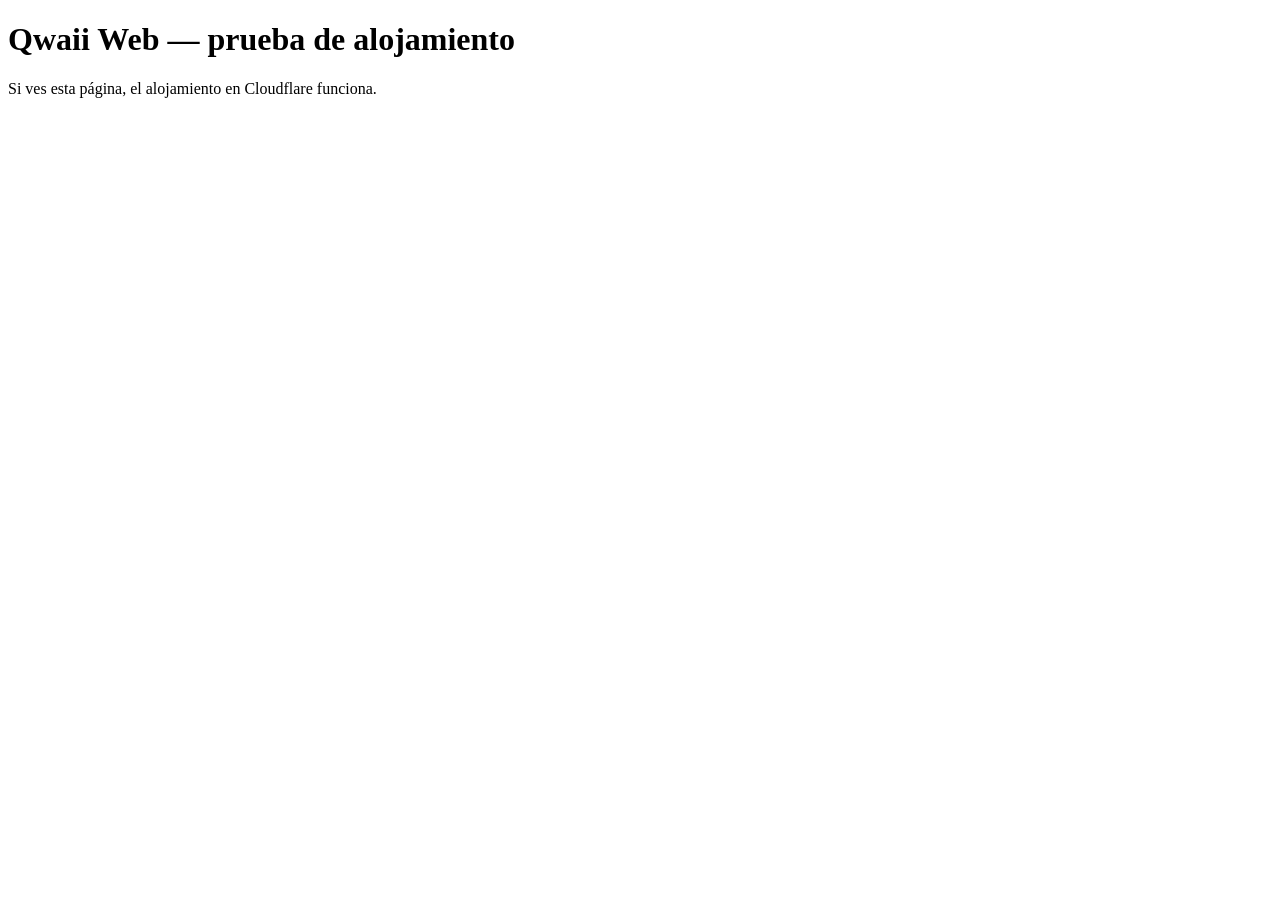
==== public/index.html @ dd989283 "Add initial HTML structure for Qwaii Web" ====
<!doctype html>
<html lang="es">
<head>
  <meta charset="utf-8">
  <meta name="viewport" content="width=device-width, initial-scale=1">
  <title>Qwaii Web — prueba</title>
</head>
<body>
  <h1>Qwaii Web — prueba de alojamiento</h1>
  <p>Si ves esta página, el alojamiento en Cloudflare funciona.</p>
</body>
</html>
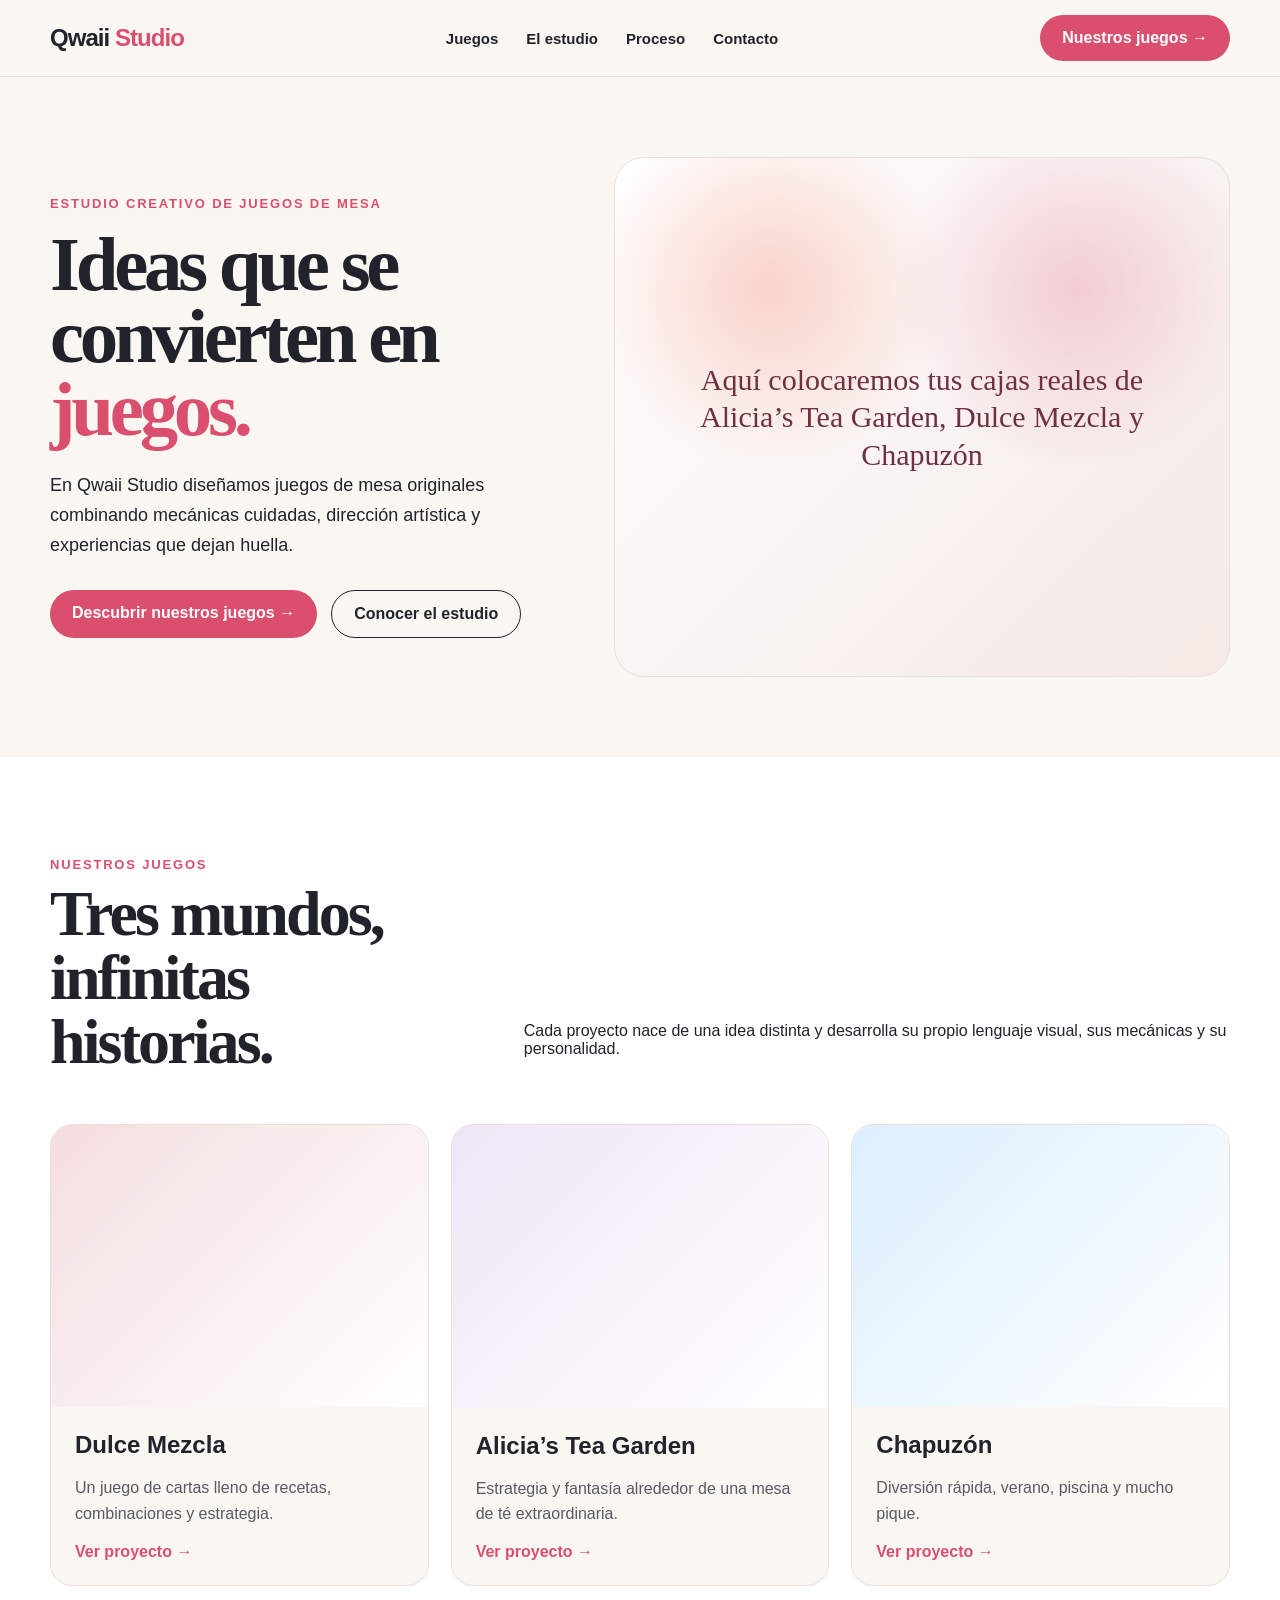
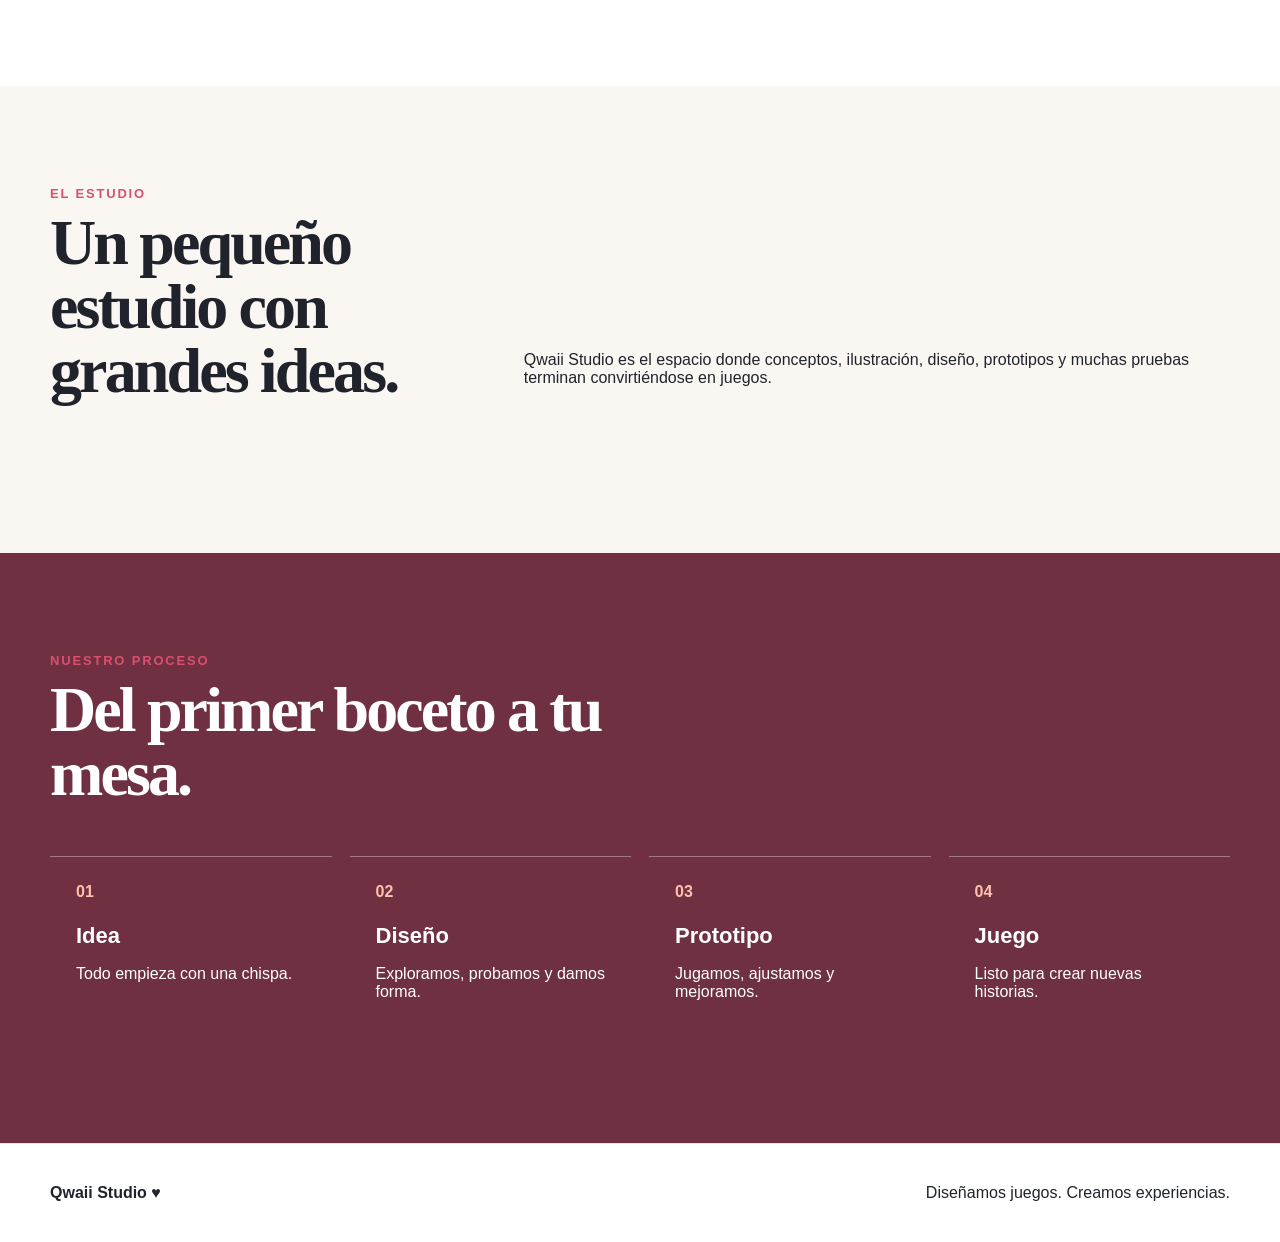
==== commit c23f7139: "Create new Qwaii Studio homepage" ====
--- a/public/index.html
+++ b/public/index.html
@@ -3,10 +3,468 @@
 <head>
   <meta charset="utf-8">
   <meta name="viewport" content="width=device-width, initial-scale=1">
-  <title>Qwaii Web — prueba</title>
+
+  <title>Qwaii Studio — Diseño y creación de juegos de mesa</title>
+
+  <meta
+    name="description"
+    content="Qwaii Studio es un estudio creativo especializado en diseño y creación de juegos de mesa originales, desde la idea y el diseño visual hasta el prototipo."
+  >
+
+  <meta name="robots" content="index, follow">
+  <meta name="theme-color" content="#faf7f3">
+
+  <style>
+    :root {
+      --ink: #20232b;
+      --wine: #6f3142;
+      --studio: #d94f6d;
+      --coral: #f28a72;
+      --ivory: #faf7f3;
+      --white: #ffffff;
+      --line: #eadfda;
+    }
+
+    * {
+      box-sizing: border-box;
+    }
+
+    html {
+      scroll-behavior: smooth;
+    }
+
+    body {
+      margin: 0;
+      font-family: -apple-system, BlinkMacSystemFont, "Segoe UI", sans-serif;
+      background: var(--ivory);
+      color: var(--ink);
+    }
+
+    a {
+      color: inherit;
+      text-decoration: none;
+    }
+
+    .container {
+      width: min(1180px, calc(100% - 40px));
+      margin: 0 auto;
+    }
+
+    .site-header {
+      background: rgba(250, 247, 243, .92);
+      border-bottom: 1px solid var(--line);
+      position: sticky;
+      top: 0;
+      z-index: 20;
+      backdrop-filter: blur(12px);
+    }
+
+    .nav {
+      min-height: 76px;
+      display: flex;
+      align-items: center;
+      justify-content: space-between;
+      gap: 30px;
+    }
+
+    .brand {
+      font-weight: 900;
+      font-size: 24px;
+      letter-spacing: -.04em;
+    }
+
+    .brand span {
+      color: var(--studio);
+    }
+
+    .nav-links {
+      display: flex;
+      gap: 28px;
+      font-size: 15px;
+      font-weight: 600;
+    }
+
+    .button {
+      display: inline-block;
+      padding: 14px 22px;
+      border-radius: 999px;
+      background: var(--studio);
+      color: white;
+      font-weight: 700;
+    }
+
+    .button.secondary {
+      color: var(--ink);
+      background: transparent;
+      border: 1px solid var(--ink);
+    }
+
+    .hero {
+      min-height: 680px;
+      display: grid;
+      grid-template-columns: .9fr 1.1fr;
+      align-items: center;
+      gap: 60px;
+      padding: 70px 0;
+    }
+
+    .eyebrow {
+      text-transform: uppercase;
+      color: var(--studio);
+      letter-spacing: .14em;
+      font-size: 13px;
+      font-weight: 800;
+    }
+
+    h1 {
+      font-family: Georgia, "Times New Roman", serif;
+      font-size: clamp(54px, 6vw, 88px);
+      line-height: .95;
+      letter-spacing: -.055em;
+      margin: 18px 0 24px;
+      max-width: 720px;
+    }
+
+    h1 em {
+      color: var(--studio);
+      font-style: normal;
+    }
+
+    .hero p {
+      font-size: 18px;
+      line-height: 1.65;
+      max-width: 560px;
+    }
+
+    .hero-actions {
+      display: flex;
+      gap: 14px;
+      margin-top: 30px;
+      flex-wrap: wrap;
+    }
+
+    .hero-art {
+      min-height: 520px;
+      border-radius: 30px;
+      position: relative;
+      overflow: hidden;
+      background:
+        radial-gradient(circle at 25% 25%, rgba(242,138,114,.35), transparent 30%),
+        radial-gradient(circle at 75% 25%, rgba(217,79,109,.24), transparent 30%),
+        linear-gradient(135deg, #fff, #f4e9e5);
+      border: 1px solid var(--line);
+    }
+
+    .hero-art::after {
+      content: "Aquí colocaremos tus cajas reales de Alicia’s Tea Garden, Dulce Mezcla y Chapuzón";
+      position: absolute;
+      inset: 0;
+      display: grid;
+      place-items: center;
+      padding: 60px;
+      text-align: center;
+      font-family: Georgia, serif;
+      font-size: 30px;
+      line-height: 1.25;
+      color: var(--wine);
+    }
+
+    .section {
+      padding: 100px 0;
+    }
+
+    .section.white {
+      background: var(--white);
+    }
+
+    .section-heading {
+      display: grid;
+      grid-template-columns: .75fr 1.25fr;
+      gap: 50px;
+      margin-bottom: 50px;
+      align-items: end;
+    }
+
+    h2 {
+      font-family: Georgia, "Times New Roman", serif;
+      font-size: clamp(42px, 5vw, 68px);
+      line-height: 1;
+      letter-spacing: -.045em;
+      margin: 10px 0 0;
+    }
+
+    .games {
+      display: grid;
+      grid-template-columns: repeat(3, 1fr);
+      gap: 22px;
+    }
+
+    .game {
+      background: var(--ivory);
+      border: 1px solid var(--line);
+      border-radius: 22px;
+      overflow: hidden;
+    }
+
+    .game-image {
+      aspect-ratio: 4 / 3;
+      background: linear-gradient(135deg, #f4dedf, #ffffff);
+    }
+
+    .game:nth-child(2) .game-image {
+      background: linear-gradient(135deg, #eee6f6, #ffffff);
+    }
+
+    .game:nth-child(3) .game-image {
+      background: linear-gradient(135deg, #dcefff, #ffffff);
+    }
+
+    .game-copy {
+      padding: 24px;
+    }
+
+    .game h3 {
+      font-size: 24px;
+      margin: 0 0 10px;
+    }
+
+    .game p {
+      line-height: 1.6;
+      color: #575962;
+    }
+
+    .text-link {
+      color: var(--studio);
+      font-weight: 800;
+    }
+
+    .process {
+      background: var(--wine);
+      color: white;
+    }
+
+    .process h2 {
+      max-width: 700px;
+    }
+
+    .steps {
+      display: grid;
+      grid-template-columns: repeat(4, 1fr);
+      margin-top: 50px;
+      gap: 18px;
+    }
+
+    .step {
+      padding: 26px;
+      border-top: 1px solid rgba(255,255,255,.35);
+    }
+
+    .step-number {
+      color: #ffc0ad;
+      font-weight: 800;
+    }
+
+    .step h3 {
+      font-size: 22px;
+      margin-bottom: 10px;
+    }
+
+    footer {
+      padding: 40px 0;
+      background: var(--white);
+      border-top: 1px solid var(--line);
+    }
+
+    .footer-inner {
+      display: flex;
+      justify-content: space-between;
+      gap: 30px;
+      flex-wrap: wrap;
+    }
+
+    @media (max-width: 800px) {
+      .nav-links {
+        display: none;
+      }
+
+      .hero,
+      .section-heading {
+        grid-template-columns: 1fr;
+      }
+
+      .hero {
+        gap: 30px;
+        padding-top: 50px;
+      }
+
+      .hero-art {
+        min-height: 420px;
+      }
+
+      .games,
+      .steps {
+        grid-template-columns: 1fr;
+      }
+
+      .section {
+        padding: 70px 0;
+      }
+    }
+  </style>
 </head>
+
 <body>
-  <h1>Qwaii Web — prueba de alojamiento</h1>
-  <p>Si ves esta página, el alojamiento en Cloudflare funciona.</p>
+
+<header class="site-header">
+  <div class="container nav">
+    <a class="brand" href="#">Qwaii <span>Studio</span></a>
+
+    <nav class="nav-links" aria-label="Navegación principal">
+      <a href="#juegos">Juegos</a>
+      <a href="#estudio">El estudio</a>
+      <a href="#proceso">Proceso</a>
+      <a href="#contacto">Contacto</a>
+    </nav>
+
+    <a class="button" href="#juegos">Nuestros juegos →</a>
+  </div>
+</header>
+
+<main>
+
+  <section class="container hero">
+    <div>
+      <div class="eyebrow">Estudio creativo de juegos de mesa</div>
+
+      <h1>
+        Ideas que se convierten en <em>juegos.</em>
+      </h1>
+
+      <p>
+        En Qwaii Studio diseñamos juegos de mesa originales combinando
+        mecánicas cuidadas, dirección artística y experiencias que dejan huella.
+      </p>
+
+      <div class="hero-actions">
+        <a class="button" href="#juegos">Descubrir nuestros juegos →</a>
+        <a class="button secondary" href="#estudio">Conocer el estudio</a>
+      </div>
+    </div>
+
+    <div class="hero-art"></div>
+  </section>
+
+  <section class="section white" id="juegos">
+    <div class="container">
+
+      <div class="section-heading">
+        <div>
+          <div class="eyebrow">Nuestros juegos</div>
+          <h2>Tres mundos, infinitas historias.</h2>
+        </div>
+
+        <p>
+          Cada proyecto nace de una idea distinta y desarrolla su propio
+          lenguaje visual, sus mecánicas y su personalidad.
+        </p>
+      </div>
+
+      <div class="games">
+
+        <article class="game">
+          <div class="game-image"></div>
+          <div class="game-copy">
+            <h3>Dulce Mezcla</h3>
+            <p>
+              Un juego de cartas lleno de recetas, combinaciones y estrategia.
+            </p>
+            <a class="text-link" href="#">Ver proyecto →</a>
+          </div>
+        </article>
+
+        <article class="game">
+          <div class="game-image"></div>
+          <div class="game-copy">
+            <h3>Alicia’s Tea Garden</h3>
+            <p>
+              Estrategia y fantasía alrededor de una mesa de té extraordinaria.
+            </p>
+            <a class="text-link" href="#">Ver proyecto →</a>
+          </div>
+        </article>
+
+        <article class="game">
+          <div class="game-image"></div>
+          <div class="game-copy">
+            <h3>Chapuzón</h3>
+            <p>
+              Diversión rápida, verano, piscina y mucho pique.
+            </p>
+            <a class="text-link" href="#">Ver proyecto →</a>
+          </div>
+        </article>
+
+      </div>
+    </div>
+  </section>
+
+  <section class="section" id="estudio">
+    <div class="container section-heading">
+      <div>
+        <div class="eyebrow">El estudio</div>
+        <h2>Un pequeño estudio con grandes ideas.</h2>
+      </div>
+
+      <p>
+        Qwaii Studio es el espacio donde conceptos, ilustración, diseño,
+        prototipos y muchas pruebas terminan convirtiéndose en juegos.
+      </p>
+    </div>
+  </section>
+
+  <section class="section process" id="proceso">
+    <div class="container">
+
+      <div class="eyebrow">Nuestro proceso</div>
+      <h2>Del primer boceto a tu mesa.</h2>
+
+      <div class="steps">
+        <div class="step">
+          <div class="step-number">01</div>
+          <h3>Idea</h3>
+          <p>Todo empieza con una chispa.</p>
+        </div>
+
+        <div class="step">
+          <div class="step-number">02</div>
+          <h3>Diseño</h3>
+          <p>Exploramos, probamos y damos forma.</p>
+        </div>
+
+        <div class="step">
+          <div class="step-number">03</div>
+          <h3>Prototipo</h3>
+          <p>Jugamos, ajustamos y mejoramos.</p>
+        </div>
+
+        <div class="step">
+          <div class="step-number">04</div>
+          <h3>Juego</h3>
+          <p>Listo para crear nuevas historias.</p>
+        </div>
+      </div>
+
+    </div>
+  </section>
+
+</main>
+
+<footer id="contacto">
+  <div class="container footer-inner">
+    <strong>Qwaii Studio ♥</strong>
+    <span>Diseñamos juegos. Creamos experiencias.</span>
+  </div>
+</footer>
+
 </body>
 </html>
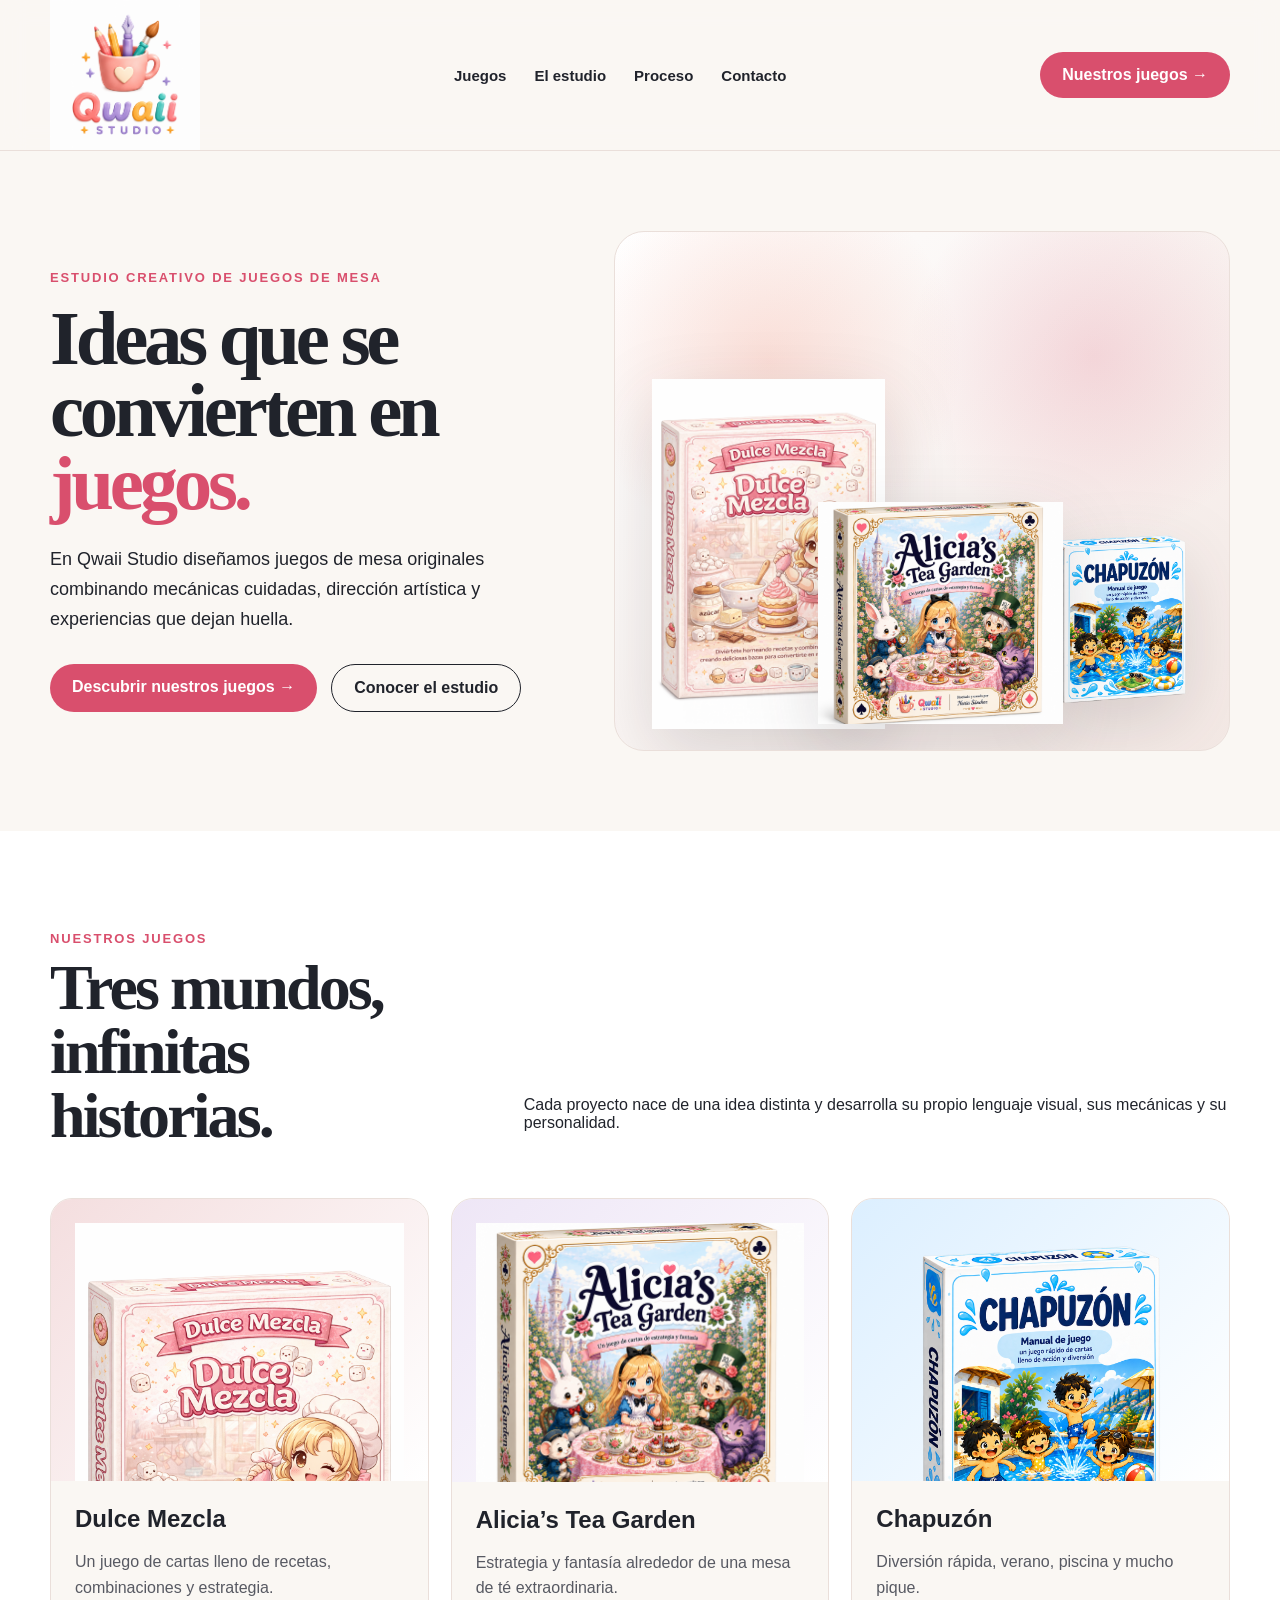
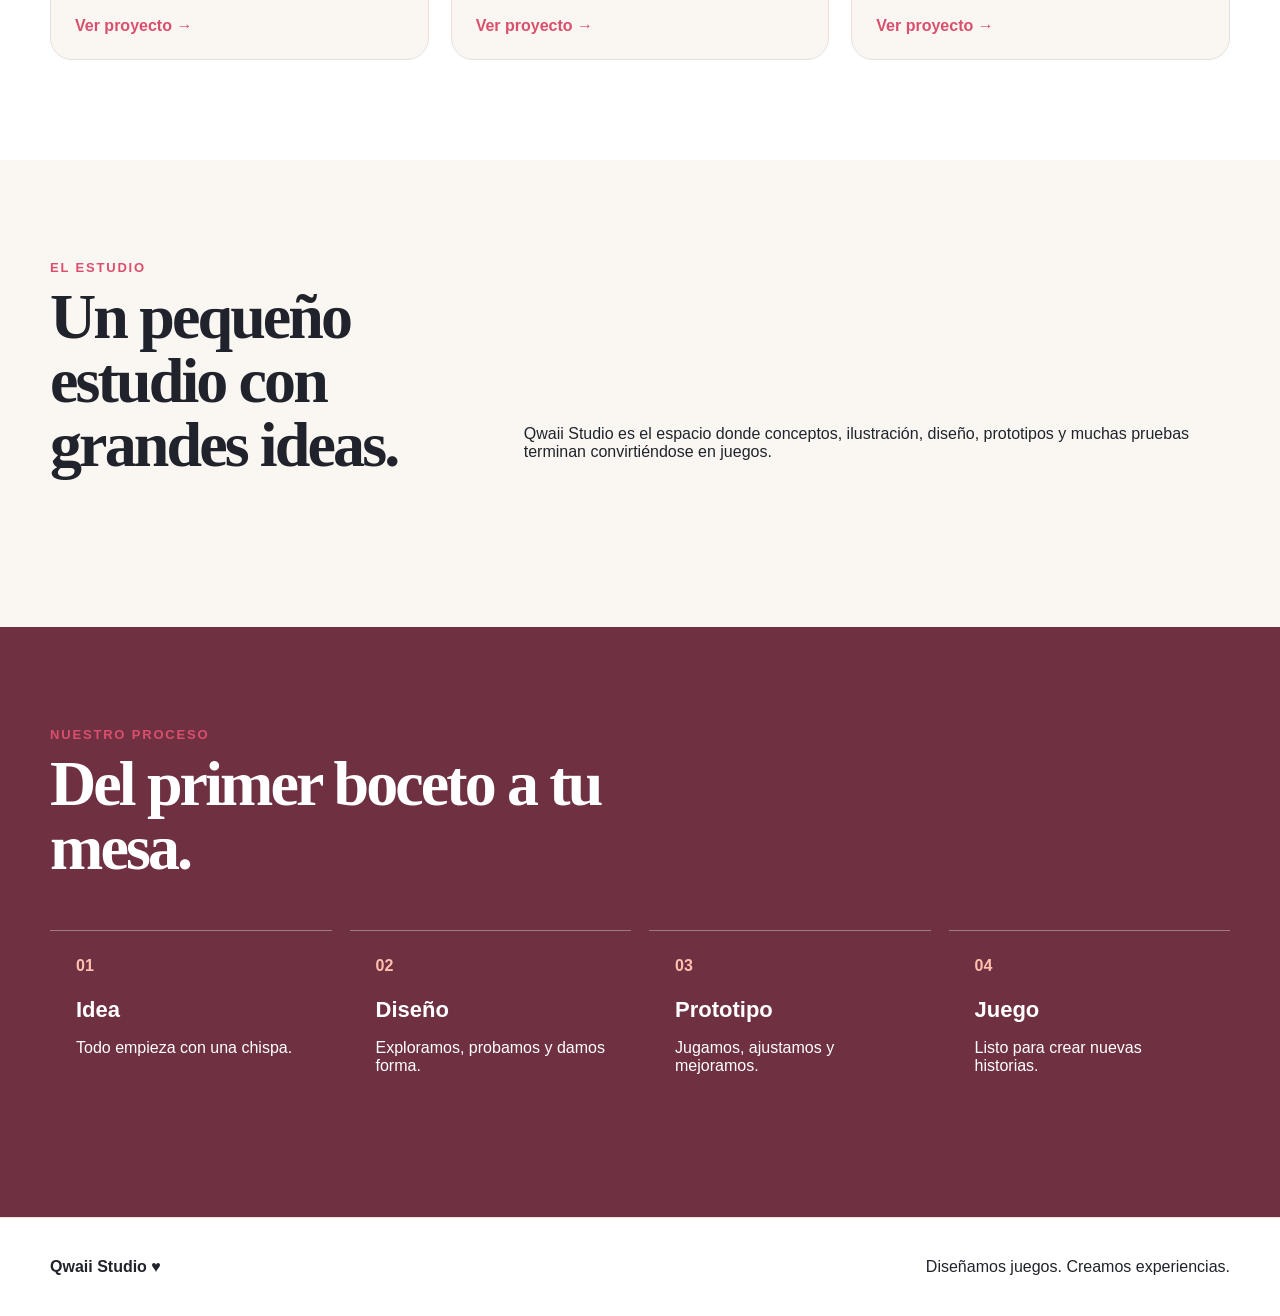
==== commit ccef6f46: "Add real Qwaii Studio game images Added hero images for Dulce Mezcla, Alicia’s Tea Garden, and Chapu" ====
--- a/public/index.html
+++ b/public/index.html
@@ -281,8 +281,88 @@
       gap: 30px;
       flex-wrap: wrap;
     }
-
-    @media (max-width: 800px) {
+.brand-logo img {
+  display: block;
+  width: 150px;
+  height: auto;
+}
+
+.hero-art {
+  position: relative;
+  min-height: 520px;
+  overflow: hidden;
+  background:
+    radial-gradient(circle at 25% 25%, rgba(242,138,114,.25), transparent 32%),
+    radial-gradient(circle at 78% 24%, rgba(217,79,109,.18), transparent 30%),
+    linear-gradient(135deg, #fff, #f4e9e5);
+}
+
+.hero-art::after {
+  content: none;
+}
+
+.hero-box {
+  position: absolute;
+  display: block;
+  object-fit: contain;
+  filter: drop-shadow(0 24px 35px rgba(42, 28, 31, .15));
+}
+
+.hero-box.dulce {
+  width: 38%;
+  left: 6%;
+  bottom: 4%;
+  z-index: 3;
+}
+
+.hero-box.alicia {
+  width: 40%;
+  left: 33%;
+  bottom: 5%;
+  z-index: 4;
+}
+
+.hero-box.chapuzon {
+  width: 30%;
+  right: 3%;
+  bottom: 7%;
+  z-index: 2;
+}
+
+.game-image {
+  display: grid;
+  place-items: center;
+  padding: 24px;
+  overflow: hidden;
+}
+
+.game-image img {
+  width: 100%;
+  height: 100%;
+  object-fit: contain;
+}
+    @media (max-width: 800px) {.brand-logo img {
+  width: 125px;
+}
+
+.hero-art {
+  min-height: 390px;
+}
+
+.hero-box.dulce {
+  width: 42%;
+  left: 2%;
+}
+
+.hero-box.alicia {
+  width: 44%;
+  left: 29%;
+}
+
+.hero-box.chapuzon {
+  width: 33%;
+  right: 0;
+}
       .nav-links {
         display: none;
       }
@@ -317,7 +397,9 @@
 
 <header class="site-header">
   <div class="container nav">
-    <a class="brand" href="#">Qwaii <span>Studio</span></a>
+    <a class="brand-logo" href="#">
+  <img src="assets/images/qwaii-studio-logo.png" alt="Qwaii Studio">
+</a>
 
     <nav class="nav-links" aria-label="Navegación principal">
       <a href="#juegos">Juegos</a>
@@ -351,8 +433,11 @@
       </div>
     </div>
 
-    <div class="hero-art"></div>
-  </section>
+    <div class="hero-art">
+  <img class="hero-box dulce" src="assets/images/dulce-mezcla-box.png" alt="Caja de Dulce Mezcla">
+  <img class="hero-box alicia" src="assets/images/alicias-tea-garden-box.png" alt="Caja de Alicia’s Tea Garden">
+  <img class="hero-box chapuzon" src="assets/images/chapuzon-box.png" alt="Caja de Chapuzón">
+</div>  </section>
 
   <section class="section white" id="juegos">
     <div class="container">
@@ -372,7 +457,9 @@
       <div class="games">
 
         <article class="game">
-          <div class="game-image"></div>
+          <div class="game-image">
+  <img src="assets/images/dulce-mezcla-box.png" alt="Dulce Mezcla">
+</div>
           <div class="game-copy">
             <h3>Dulce Mezcla</h3>
             <p>
@@ -383,7 +470,9 @@
         </article>
 
         <article class="game">
-          <div class="game-image"></div>
+         <div class="game-image">
+  <img src="assets/images/alicias-tea-garden-box.png" alt="Alicia’s Tea Garden">
+</div>
           <div class="game-copy">
             <h3>Alicia’s Tea Garden</h3>
             <p>
@@ -394,7 +483,9 @@
         </article>
 
         <article class="game">
-          <div class="game-image"></div>
+          <div class="game-image">
+  <img src="assets/images/chapuzon-box.png" alt="Chapuzón">
+</div>
           <div class="game-copy">
             <h3>Chapuzón</h3>
             <p>
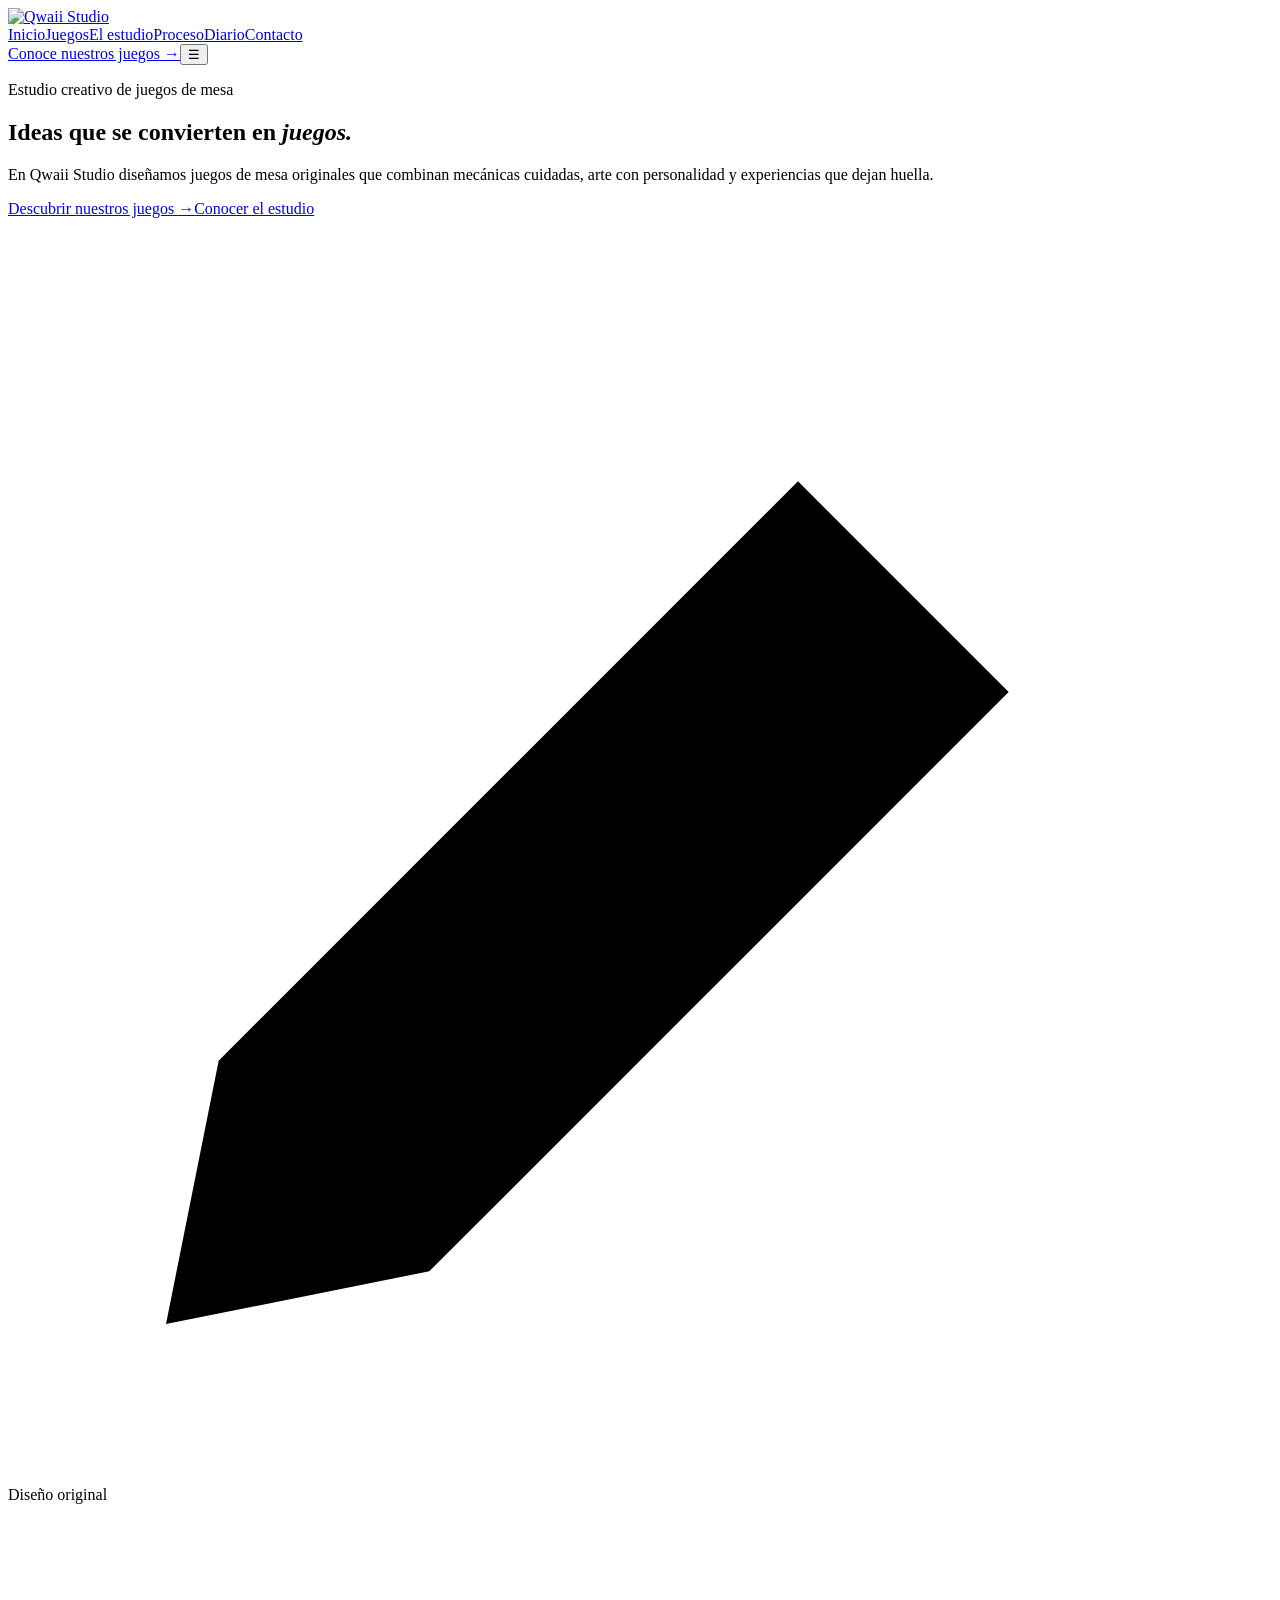
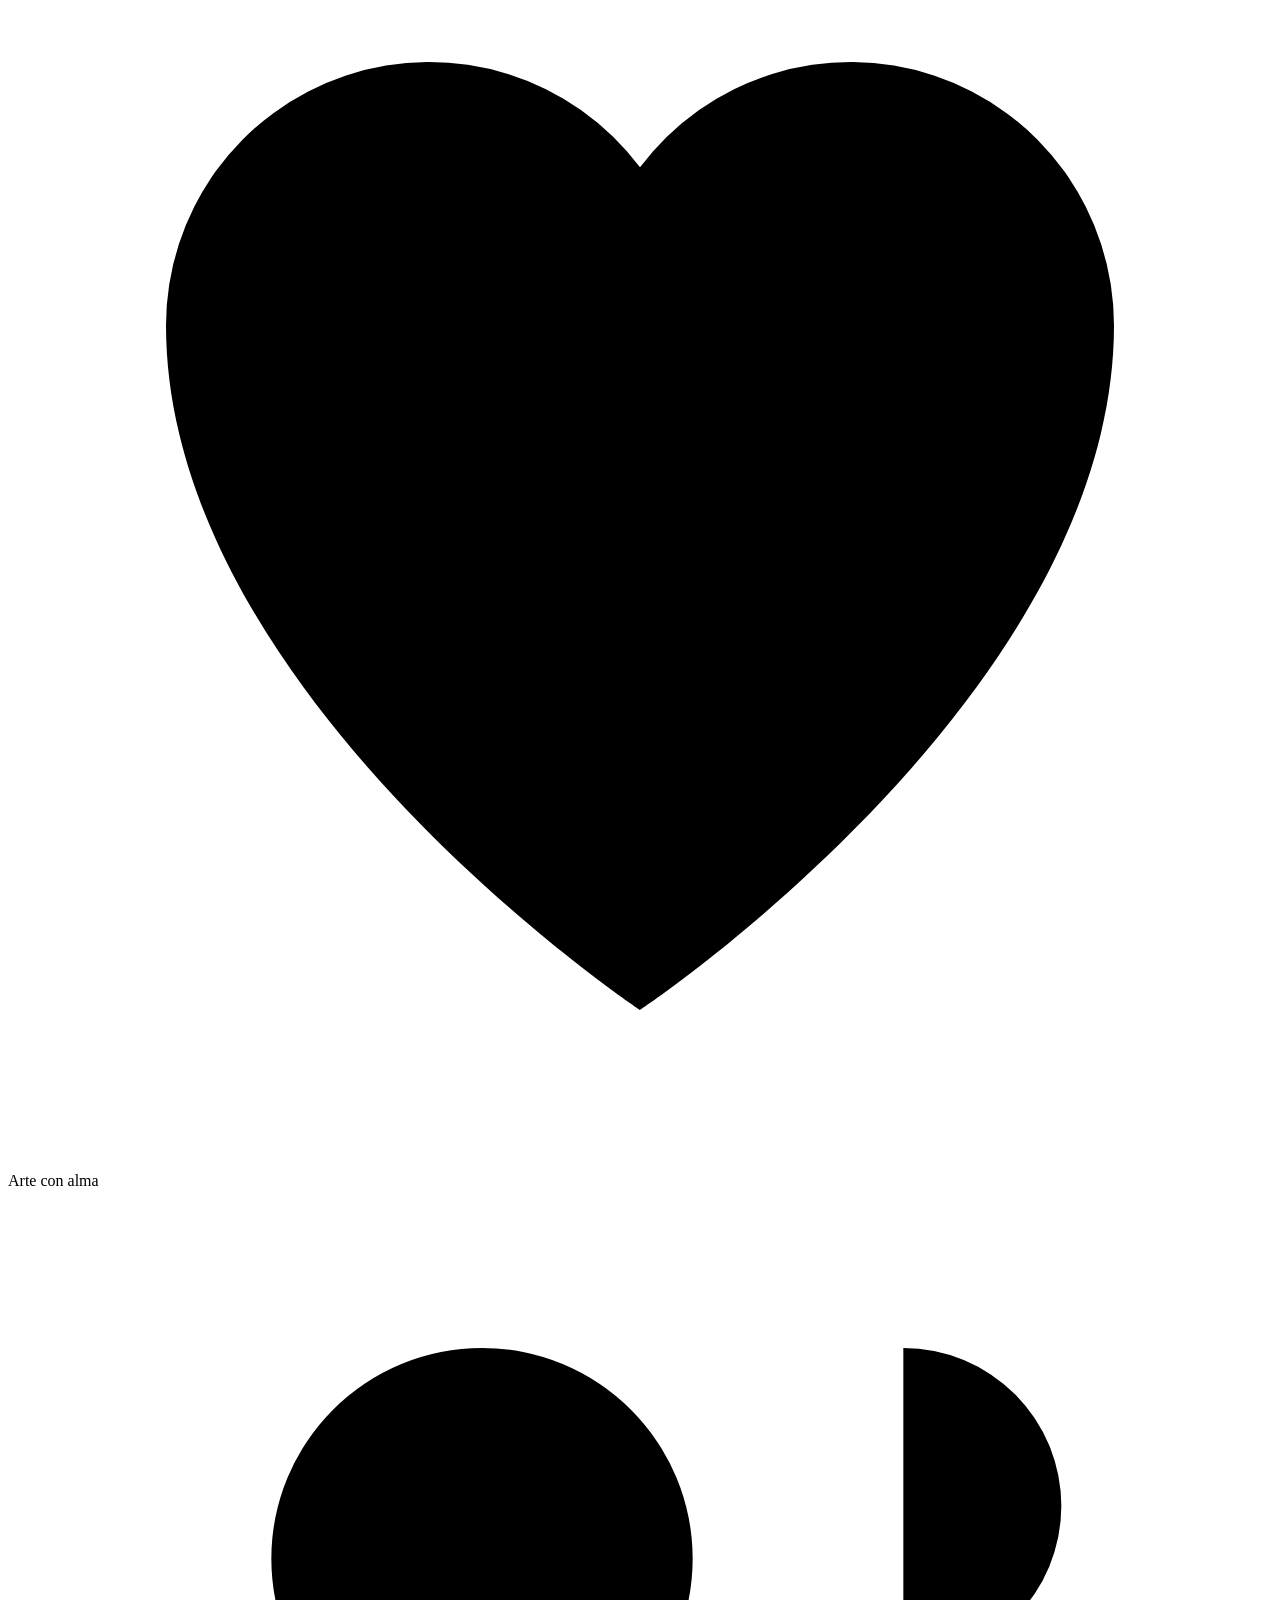
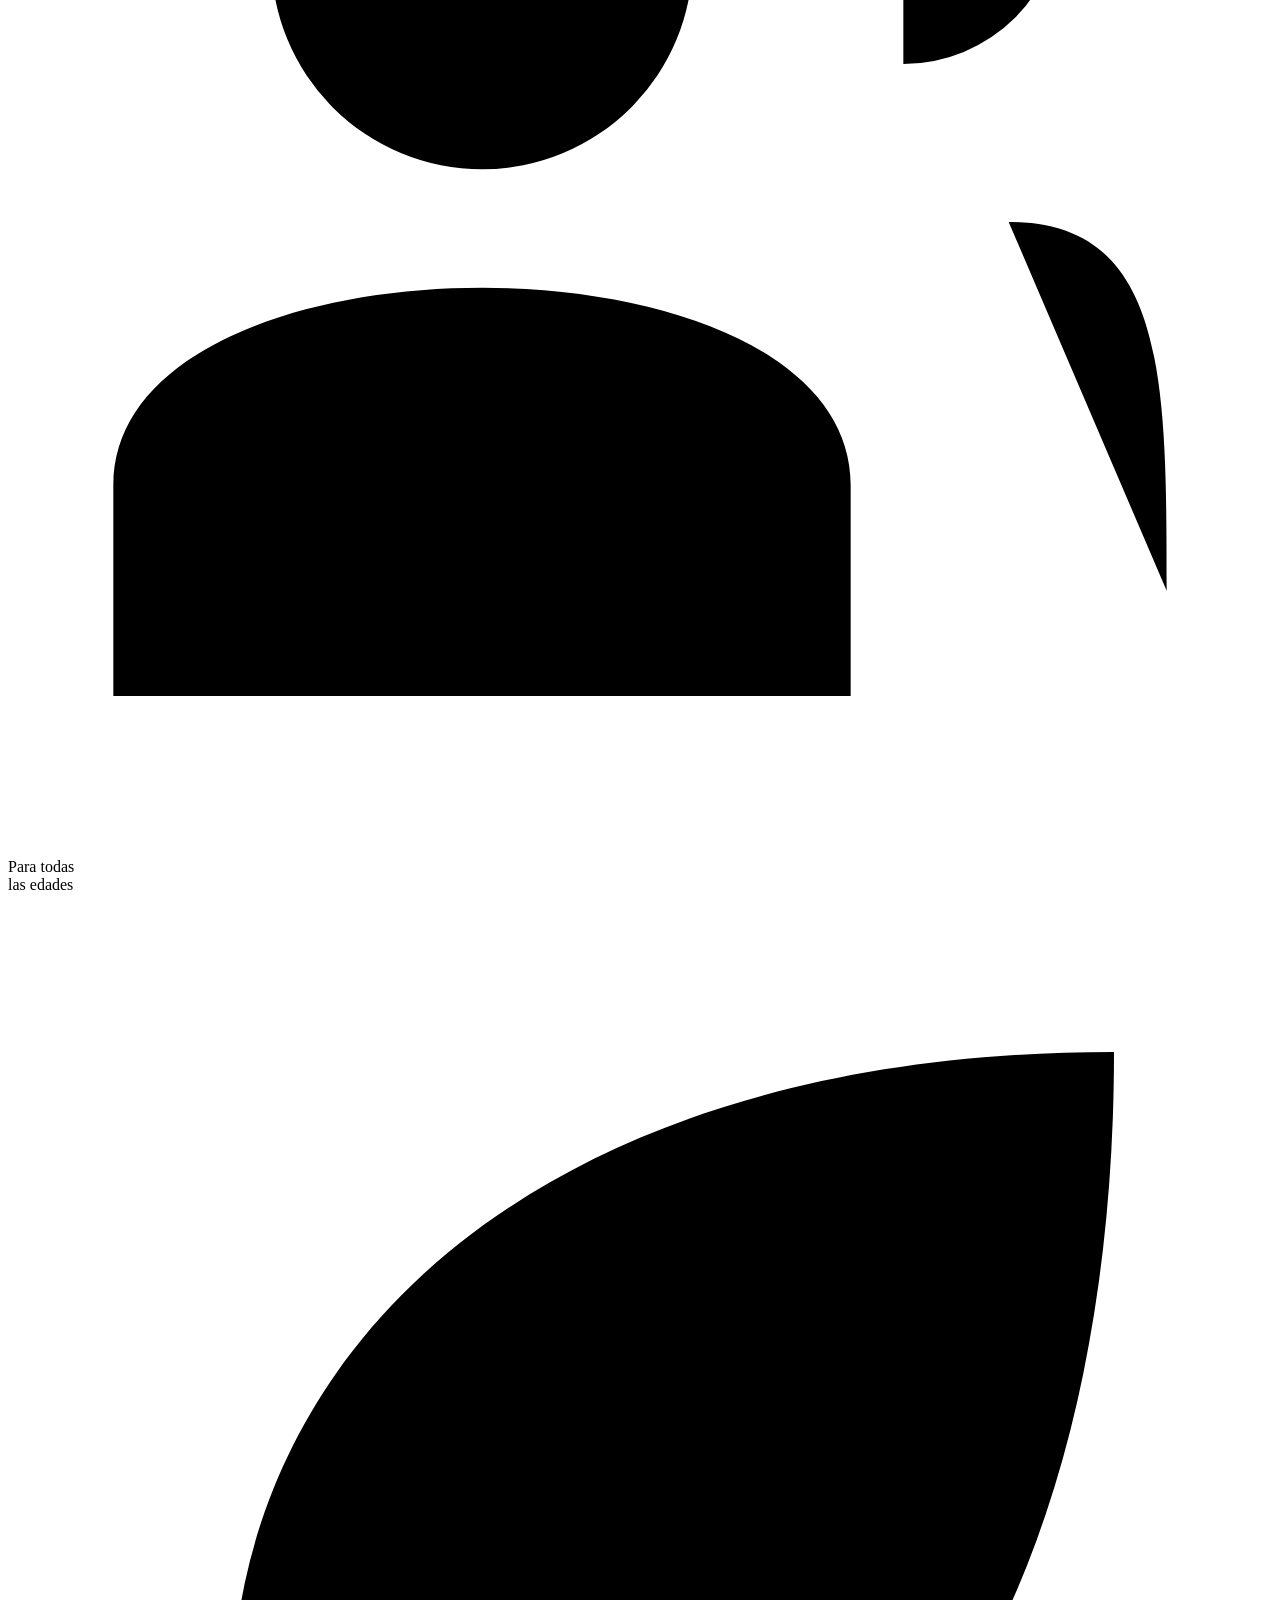
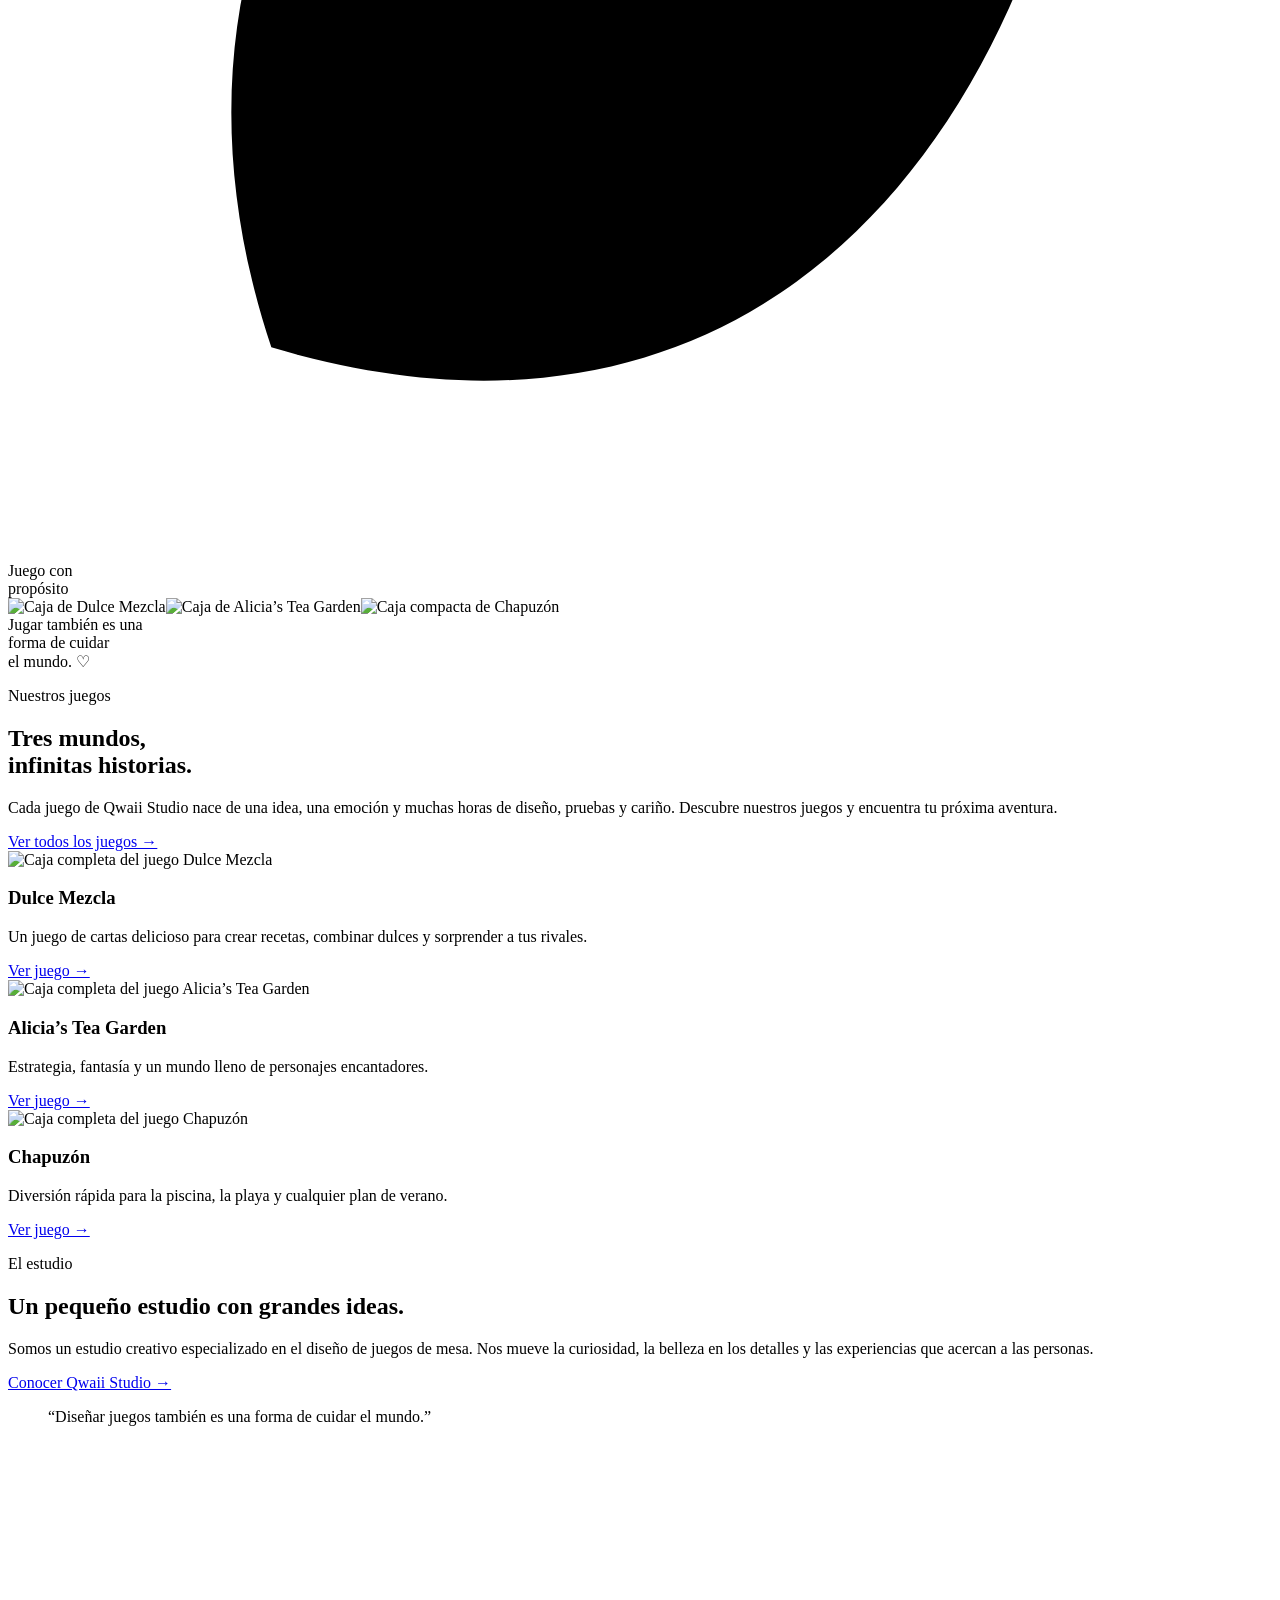
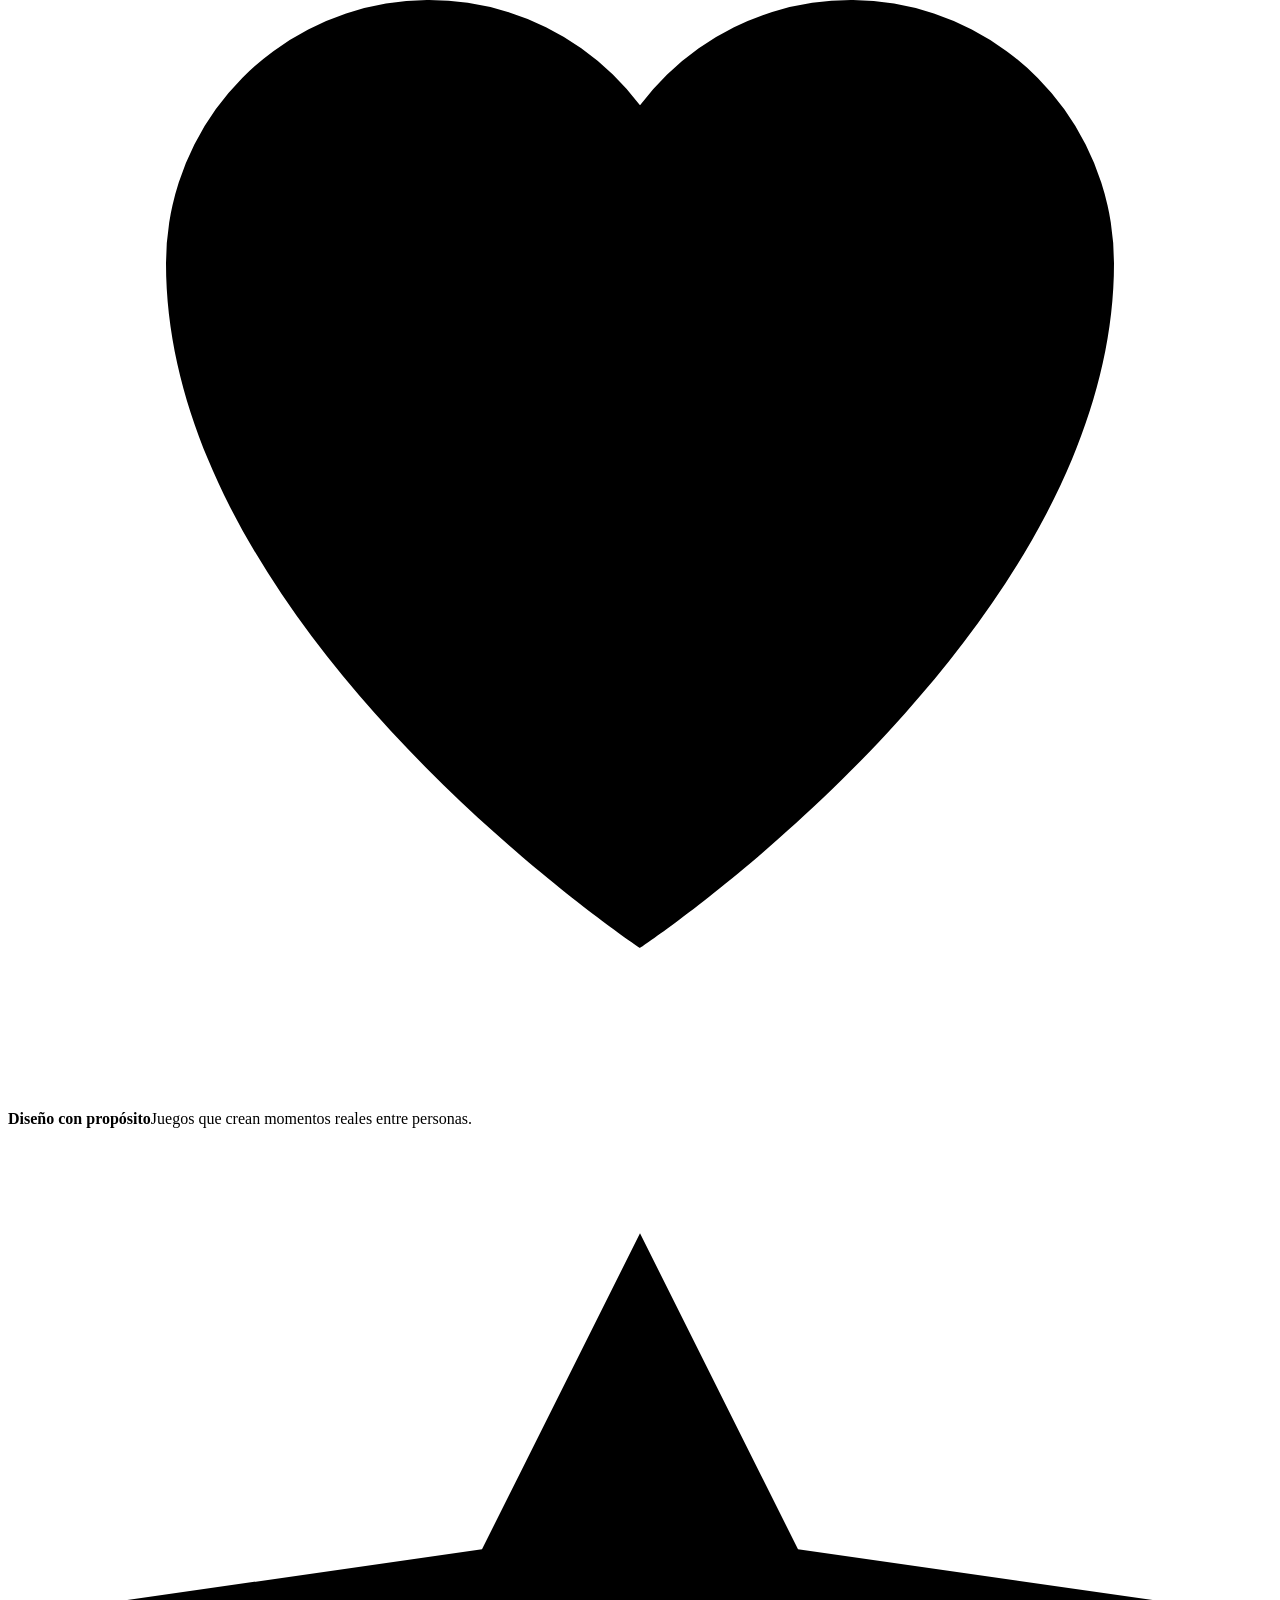
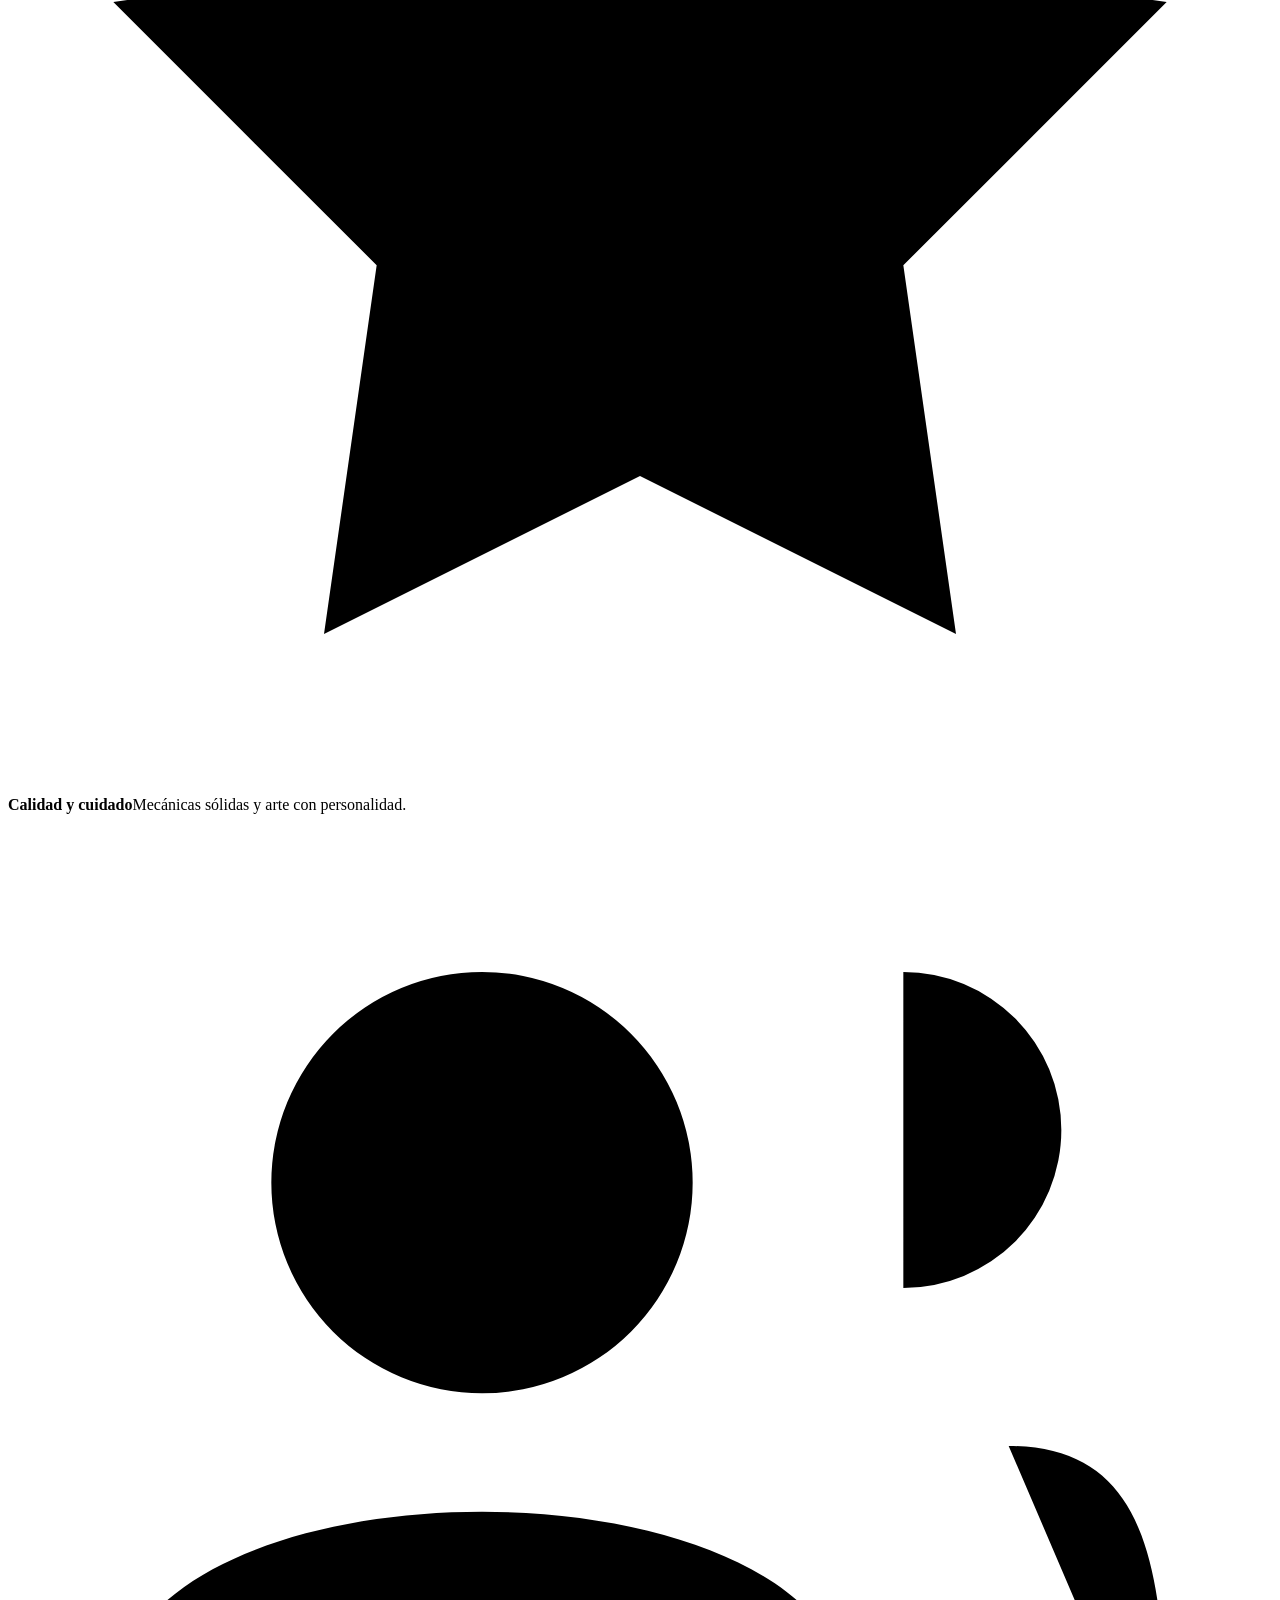
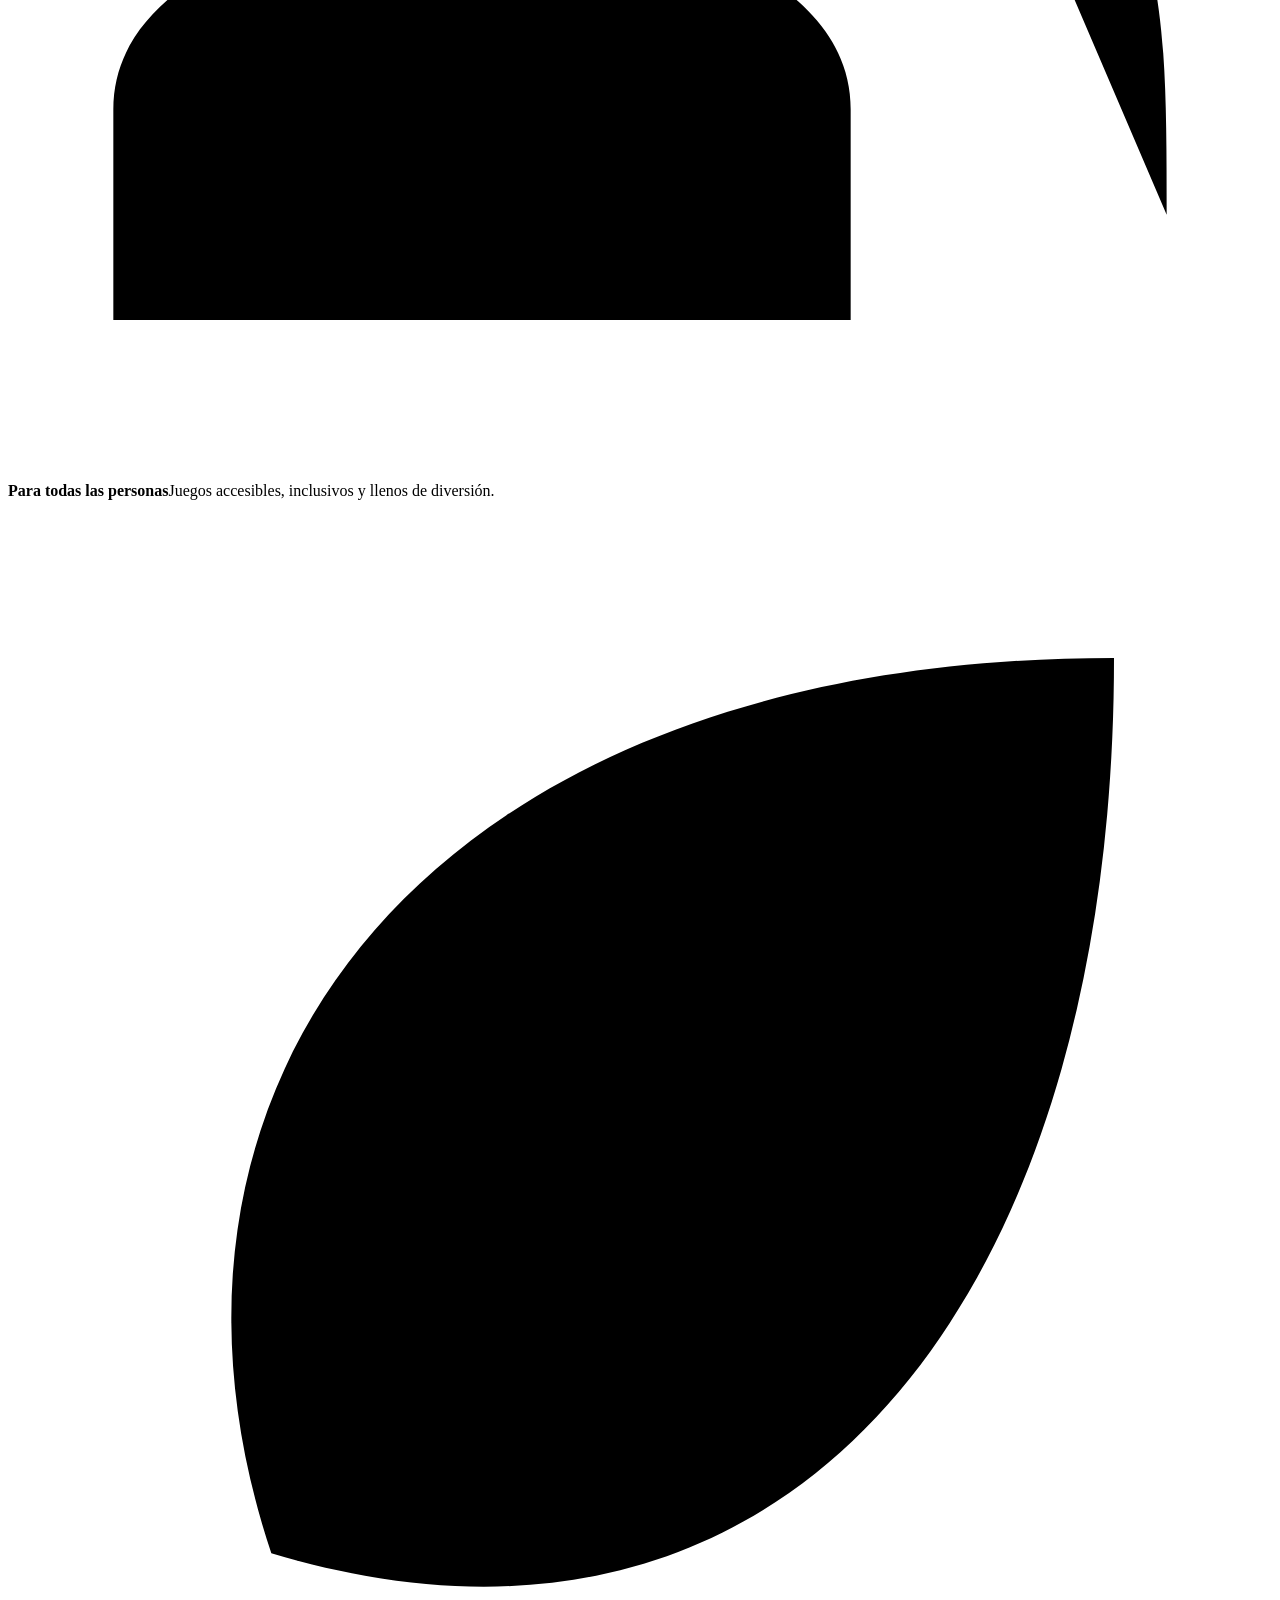
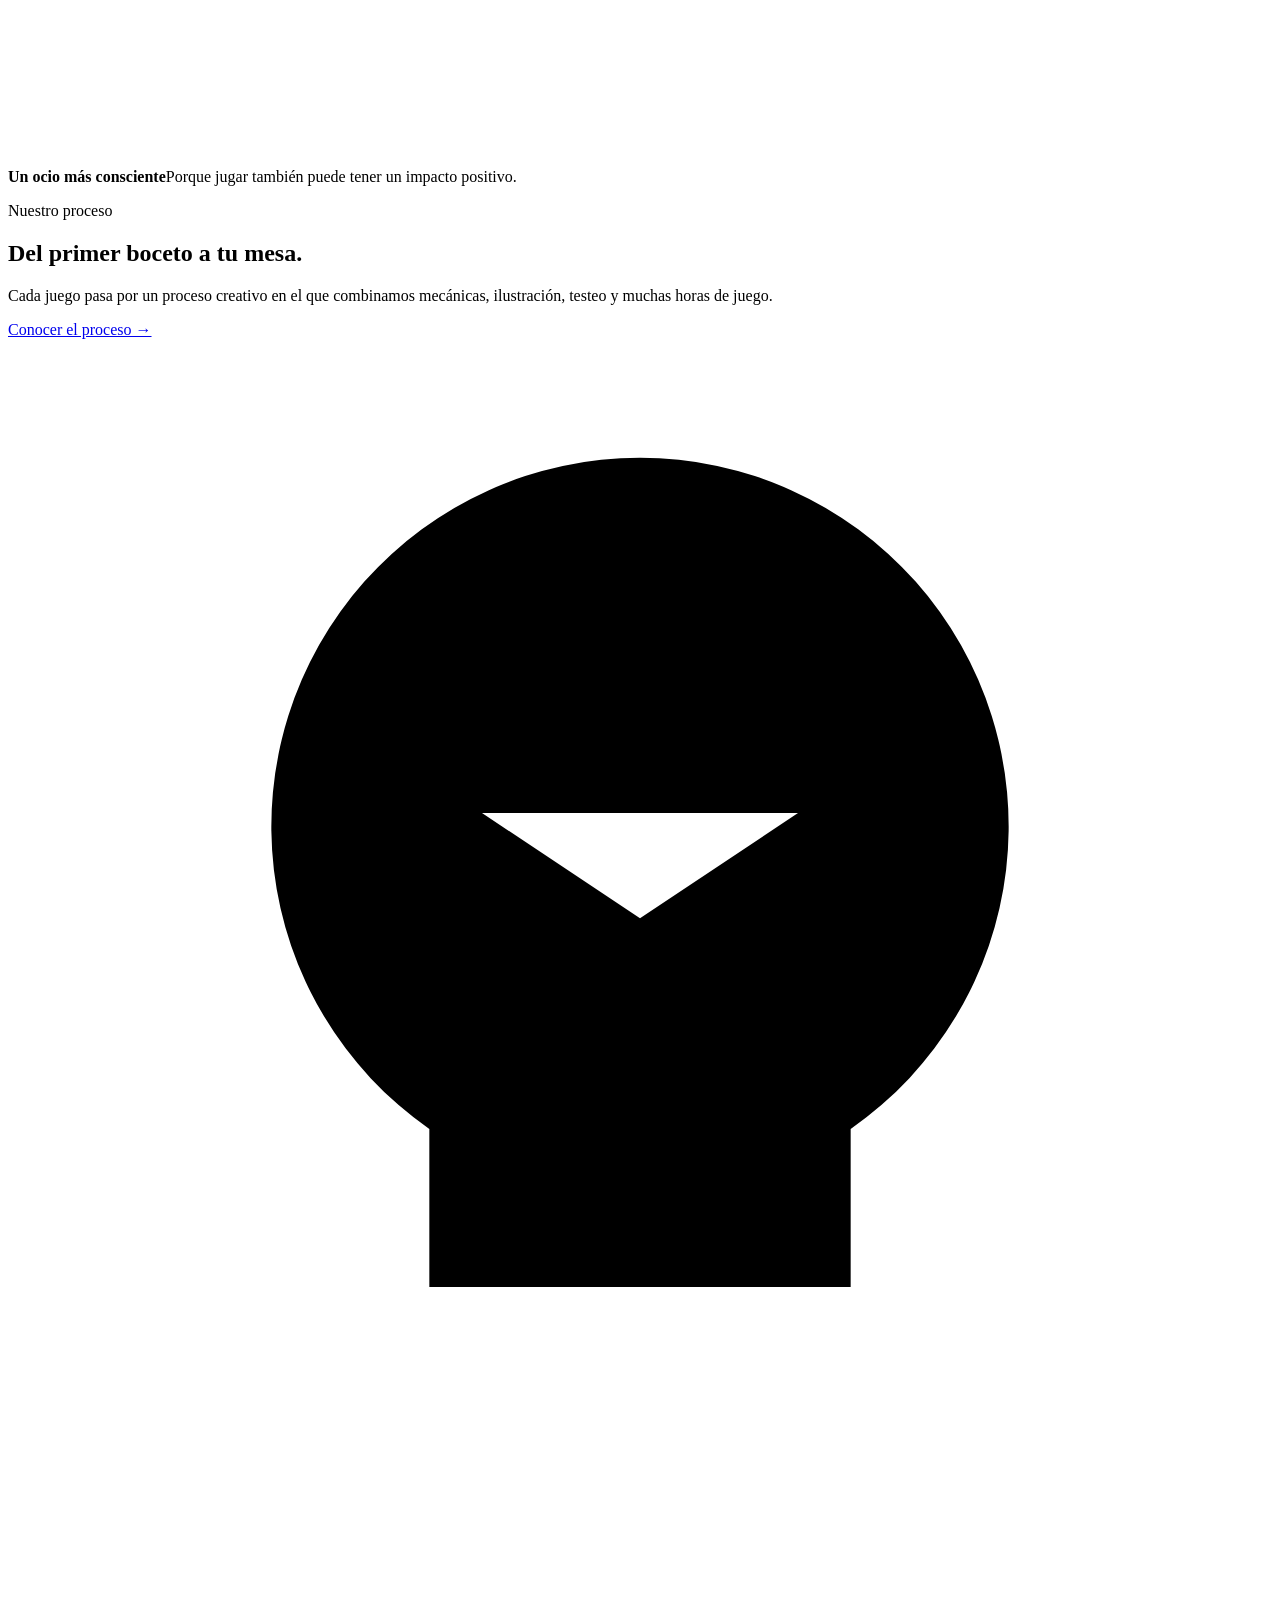
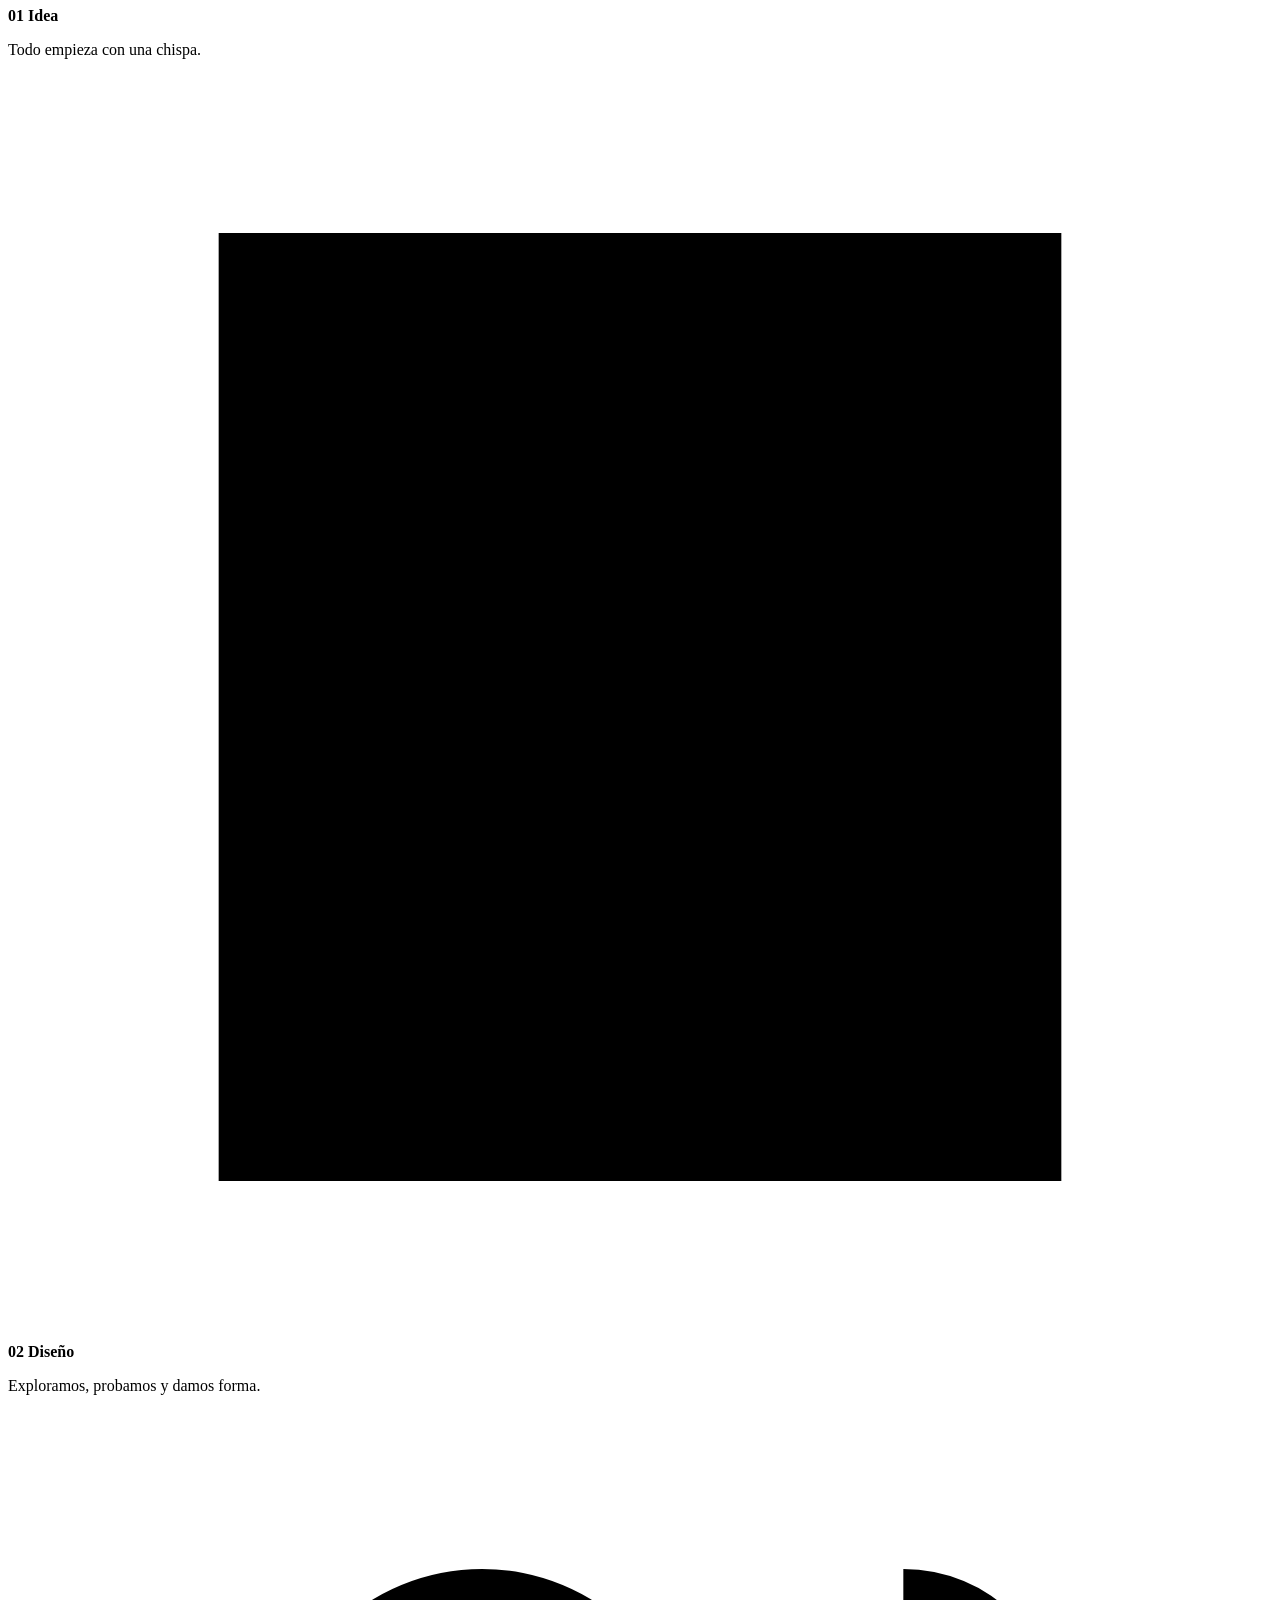
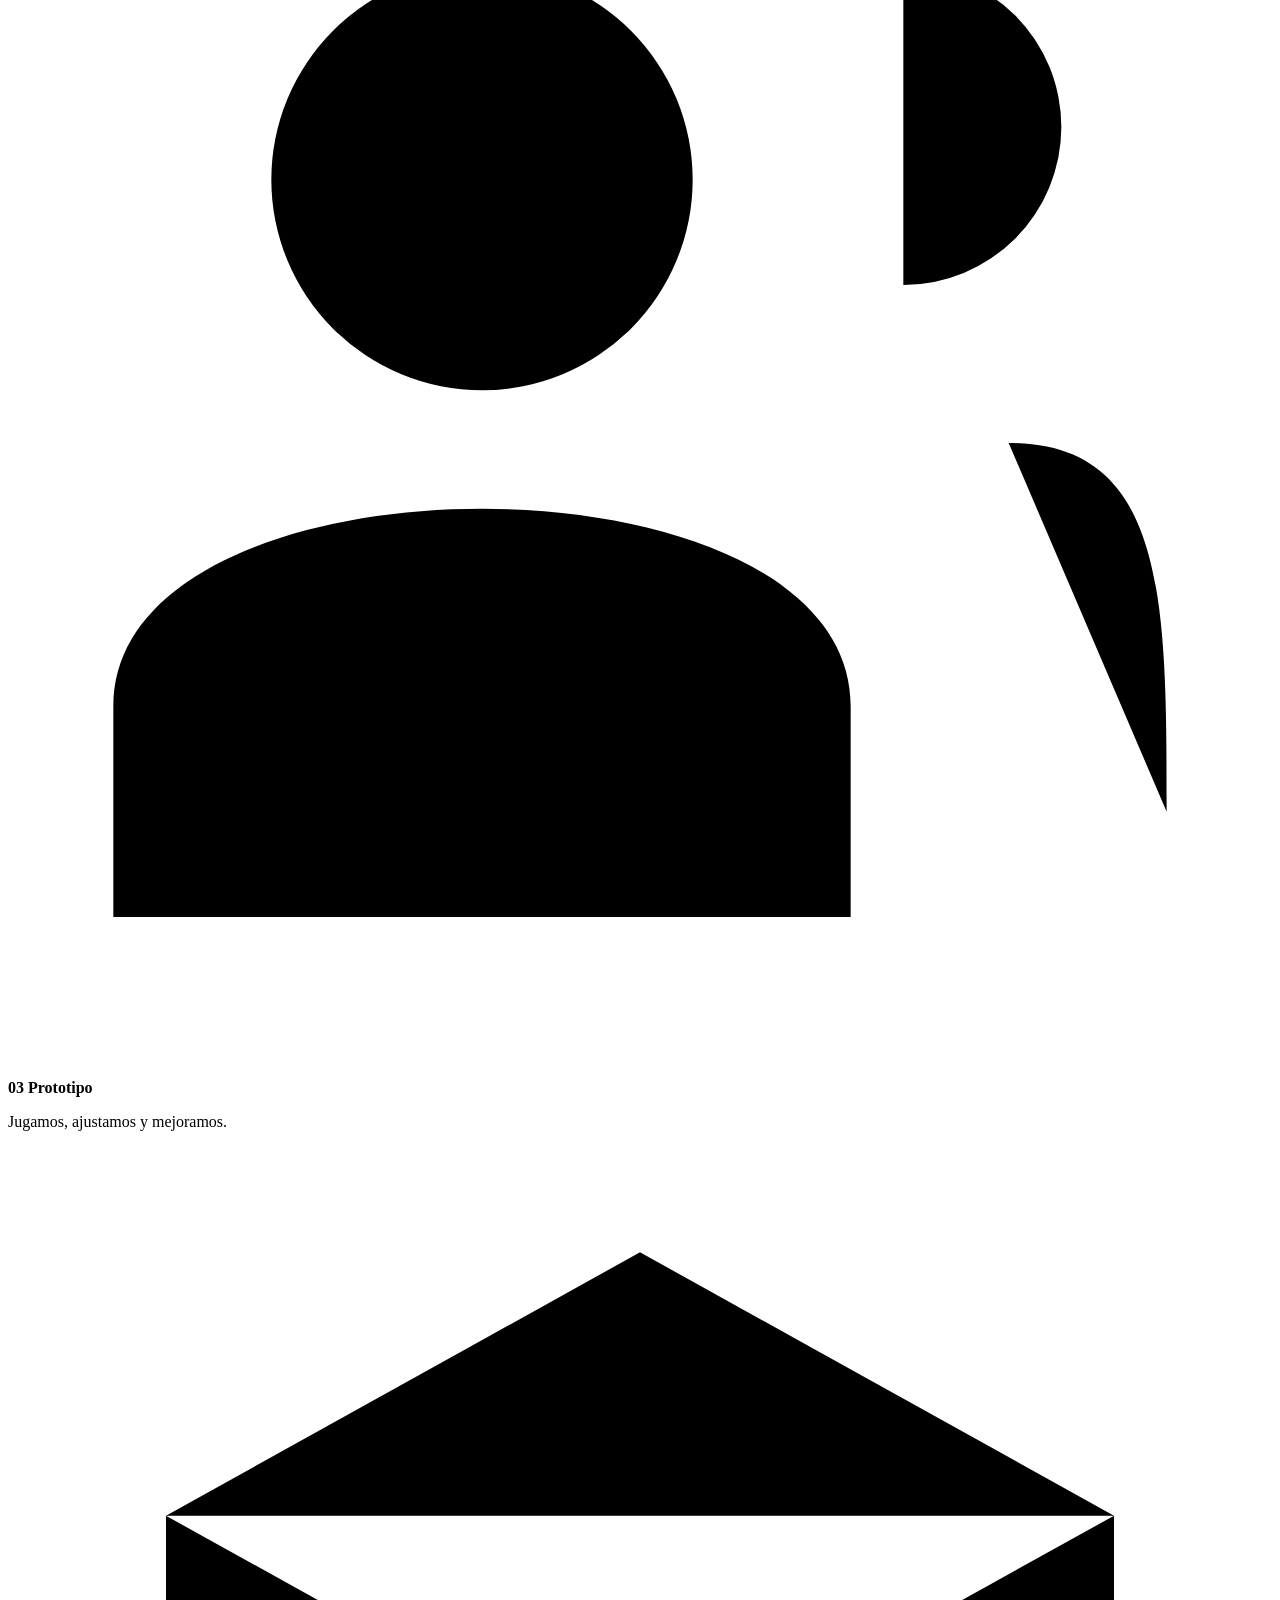
==== commit e8b68313: "Rebuild Qwaii Studio home Implement the full approved-reference composition with semantic content, o" ====
--- a/public/index.html
+++ b/public/index.html
@@ -1,561 +1,51 @@
 <!doctype html>
 <html lang="es">
 <head>
-  <meta charset="utf-8">
-  <meta name="viewport" content="width=device-width, initial-scale=1">
-
-  <title>Qwaii Studio — Diseño y creación de juegos de mesa</title>
-
-  <meta
-    name="description"
-    content="Qwaii Studio es un estudio creativo especializado en diseño y creación de juegos de mesa originales, desde la idea y el diseño visual hasta el prototipo."
-  >
-
-  <meta name="robots" content="index, follow">
-  <meta name="theme-color" content="#faf7f3">
-
-  <style>
-    :root {
-      --ink: #20232b;
-      --wine: #6f3142;
-      --studio: #d94f6d;
-      --coral: #f28a72;
-      --ivory: #faf7f3;
-      --white: #ffffff;
-      --line: #eadfda;
-    }
-
-    * {
-      box-sizing: border-box;
-    }
-
-    html {
-      scroll-behavior: smooth;
-    }
-
-    body {
-      margin: 0;
-      font-family: -apple-system, BlinkMacSystemFont, "Segoe UI", sans-serif;
-      background: var(--ivory);
-      color: var(--ink);
-    }
-
-    a {
-      color: inherit;
-      text-decoration: none;
-    }
-
-    .container {
-      width: min(1180px, calc(100% - 40px));
-      margin: 0 auto;
-    }
-
-    .site-header {
-      background: rgba(250, 247, 243, .92);
-      border-bottom: 1px solid var(--line);
-      position: sticky;
-      top: 0;
-      z-index: 20;
-      backdrop-filter: blur(12px);
-    }
-
-    .nav {
-      min-height: 76px;
-      display: flex;
-      align-items: center;
-      justify-content: space-between;
-      gap: 30px;
-    }
-
-    .brand {
-      font-weight: 900;
-      font-size: 24px;
-      letter-spacing: -.04em;
-    }
-
-    .brand span {
-      color: var(--studio);
-    }
-
-    .nav-links {
-      display: flex;
-      gap: 28px;
-      font-size: 15px;
-      font-weight: 600;
-    }
-
-    .button {
-      display: inline-block;
-      padding: 14px 22px;
-      border-radius: 999px;
-      background: var(--studio);
-      color: white;
-      font-weight: 700;
-    }
-
-    .button.secondary {
-      color: var(--ink);
-      background: transparent;
-      border: 1px solid var(--ink);
-    }
-
-    .hero {
-      min-height: 680px;
-      display: grid;
-      grid-template-columns: .9fr 1.1fr;
-      align-items: center;
-      gap: 60px;
-      padding: 70px 0;
-    }
-
-    .eyebrow {
-      text-transform: uppercase;
-      color: var(--studio);
-      letter-spacing: .14em;
-      font-size: 13px;
-      font-weight: 800;
-    }
-
-    h1 {
-      font-family: Georgia, "Times New Roman", serif;
-      font-size: clamp(54px, 6vw, 88px);
-      line-height: .95;
-      letter-spacing: -.055em;
-      margin: 18px 0 24px;
-      max-width: 720px;
-    }
-
-    h1 em {
-      color: var(--studio);
-      font-style: normal;
-    }
-
-    .hero p {
-      font-size: 18px;
-      line-height: 1.65;
-      max-width: 560px;
-    }
-
-    .hero-actions {
-      display: flex;
-      gap: 14px;
-      margin-top: 30px;
-      flex-wrap: wrap;
-    }
-
-    .hero-art {
-      min-height: 520px;
-      border-radius: 30px;
-      position: relative;
-      overflow: hidden;
-      background:
-        radial-gradient(circle at 25% 25%, rgba(242,138,114,.35), transparent 30%),
-        radial-gradient(circle at 75% 25%, rgba(217,79,109,.24), transparent 30%),
-        linear-gradient(135deg, #fff, #f4e9e5);
-      border: 1px solid var(--line);
-    }
-
-    .hero-art::after {
-      content: "Aquí colocaremos tus cajas reales de Alicia’s Tea Garden, Dulce Mezcla y Chapuzón";
-      position: absolute;
-      inset: 0;
-      display: grid;
-      place-items: center;
-      padding: 60px;
-      text-align: center;
-      font-family: Georgia, serif;
-      font-size: 30px;
-      line-height: 1.25;
-      color: var(--wine);
-    }
-
-    .section {
-      padding: 100px 0;
-    }
-
-    .section.white {
-      background: var(--white);
-    }
-
-    .section-heading {
-      display: grid;
-      grid-template-columns: .75fr 1.25fr;
-      gap: 50px;
-      margin-bottom: 50px;
-      align-items: end;
-    }
-
-    h2 {
-      font-family: Georgia, "Times New Roman", serif;
-      font-size: clamp(42px, 5vw, 68px);
-      line-height: 1;
-      letter-spacing: -.045em;
-      margin: 10px 0 0;
-    }
-
-    .games {
-      display: grid;
-      grid-template-columns: repeat(3, 1fr);
-      gap: 22px;
-    }
-
-    .game {
-      background: var(--ivory);
-      border: 1px solid var(--line);
-      border-radius: 22px;
-      overflow: hidden;
-    }
-
-    .game-image {
-      aspect-ratio: 4 / 3;
-      background: linear-gradient(135deg, #f4dedf, #ffffff);
-    }
-
-    .game:nth-child(2) .game-image {
-      background: linear-gradient(135deg, #eee6f6, #ffffff);
-    }
-
-    .game:nth-child(3) .game-image {
-      background: linear-gradient(135deg, #dcefff, #ffffff);
-    }
-
-    .game-copy {
-      padding: 24px;
-    }
-
-    .game h3 {
-      font-size: 24px;
-      margin: 0 0 10px;
-    }
-
-    .game p {
-      line-height: 1.6;
-      color: #575962;
-    }
-
-    .text-link {
-      color: var(--studio);
-      font-weight: 800;
-    }
-
-    .process {
-      background: var(--wine);
-      color: white;
-    }
-
-    .process h2 {
-      max-width: 700px;
-    }
-
-    .steps {
-      display: grid;
-      grid-template-columns: repeat(4, 1fr);
-      margin-top: 50px;
-      gap: 18px;
-    }
-
-    .step {
-      padding: 26px;
-      border-top: 1px solid rgba(255,255,255,.35);
-    }
-
-    .step-number {
-      color: #ffc0ad;
-      font-weight: 800;
-    }
-
-    .step h3 {
-      font-size: 22px;
-      margin-bottom: 10px;
-    }
-
-    footer {
-      padding: 40px 0;
-      background: var(--white);
-      border-top: 1px solid var(--line);
-    }
-
-    .footer-inner {
-      display: flex;
-      justify-content: space-between;
-      gap: 30px;
-      flex-wrap: wrap;
-    }
-.brand-logo img {
-  display: block;
-  width: 150px;
-  height: auto;
-}
-
-.hero-art {
-  position: relative;
-  min-height: 520px;
-  overflow: hidden;
-  background:
-    radial-gradient(circle at 25% 25%, rgba(242,138,114,.25), transparent 32%),
-    radial-gradient(circle at 78% 24%, rgba(217,79,109,.18), transparent 30%),
-    linear-gradient(135deg, #fff, #f4e9e5);
-}
-
-.hero-art::after {
-  content: none;
-}
-
-.hero-box {
-  position: absolute;
-  display: block;
-  object-fit: contain;
-  filter: drop-shadow(0 24px 35px rgba(42, 28, 31, .15));
-}
-
-.hero-box.dulce {
-  width: 38%;
-  left: 6%;
-  bottom: 4%;
-  z-index: 3;
-}
-
-.hero-box.alicia {
-  width: 40%;
-  left: 33%;
-  bottom: 5%;
-  z-index: 4;
-}
-
-.hero-box.chapuzon {
-  width: 30%;
-  right: 3%;
-  bottom: 7%;
-  z-index: 2;
-}
-
-.game-image {
-  display: grid;
-  place-items: center;
-  padding: 24px;
-  overflow: hidden;
-}
-
-.game-image img {
-  width: 100%;
-  height: 100%;
-  object-fit: contain;
-}
-    @media (max-width: 800px) {.brand-logo img {
-  width: 125px;
-}
-
-.hero-art {
-  min-height: 390px;
-}
-
-.hero-box.dulce {
-  width: 42%;
-  left: 2%;
-}
-
-.hero-box.alicia {
-  width: 44%;
-  left: 29%;
-}
-
-.hero-box.chapuzon {
-  width: 33%;
-  right: 0;
-}
-      .nav-links {
-        display: none;
-      }
-
-      .hero,
-      .section-heading {
-        grid-template-columns: 1fr;
-      }
-
-      .hero {
-        gap: 30px;
-        padding-top: 50px;
-      }
-
-      .hero-art {
-        min-height: 420px;
-      }
-
-      .games,
-      .steps {
-        grid-template-columns: 1fr;
-      }
-
-      .section {
-        padding: 70px 0;
-      }
-    }
-  </style>
+  <meta charset="utf-8"><meta name="viewport" content="width=device-width,initial-scale=1">
+  <title>Qwaii Studio — Ideas que se convierten en juegos</title>
+  <meta name="description" content="Qwaii Studio diseña juegos de mesa originales con mecánicas cuidadas, arte con personalidad y experiencias que dejan huella.">
+  <meta name="robots" content="index, follow"><meta name="theme-color" content="#fff9f2">
+  <link rel="preload" href="/assets/images/studio-hero-background.webp" as="image" fetchpriority="high">
+  <link rel="stylesheet" href="/assets/styles.css?v=20260910d">
 </head>
-
 <body>
-
-<header class="site-header">
-  <div class="container nav">
-    <a class="brand-logo" href="#">
-  <img src="assets/images/qwaii-studio-logo.png" alt="Qwaii Studio">
-</a>
-
-    <nav class="nav-links" aria-label="Navegación principal">
-      <a href="#juegos">Juegos</a>
-      <a href="#estudio">El estudio</a>
-      <a href="#proceso">Proceso</a>
-      <a href="#contacto">Contacto</a>
-    </nav>
-
-    <a class="button" href="#juegos">Nuestros juegos →</a>
-  </div>
-</header>
-
-<main>
-
-  <section class="container hero">
-    <div>
-      <div class="eyebrow">Estudio creativo de juegos de mesa</div>
-
-      <h1>
-        Ideas que se convierten en <em>juegos.</em>
-      </h1>
-
-      <p>
-        En Qwaii Studio diseñamos juegos de mesa originales combinando
-        mecánicas cuidadas, dirección artística y experiencias que dejan huella.
-      </p>
-
-      <div class="hero-actions">
-        <a class="button" href="#juegos">Descubrir nuestros juegos →</a>
-        <a class="button secondary" href="#estudio">Conocer el estudio</a>
-      </div>
-    </div>
-
-    <div class="hero-art">
-  <img class="hero-box dulce" src="assets/images/dulce-mezcla-box.png" alt="Caja de Dulce Mezcla">
-  <img class="hero-box alicia" src="assets/images/alicias-tea-garden-box.png" alt="Caja de Alicia’s Tea Garden">
-  <img class="hero-box chapuzon" src="assets/images/chapuzon-box.png" alt="Caja de Chapuzón">
-</div>  </section>
-
-  <section class="section white" id="juegos">
-    <div class="container">
-
-      <div class="section-heading">
-        <div>
-          <div class="eyebrow">Nuestros juegos</div>
-          <h2>Tres mundos, infinitas historias.</h2>
-        </div>
-
-        <p>
-          Cada proyecto nace de una idea distinta y desarrolla su propio
-          lenguaje visual, sus mecánicas y su personalidad.
-        </p>
-      </div>
-
-      <div class="games">
-
-        <article class="game">
-          <div class="game-image">
-  <img src="assets/images/dulce-mezcla-box.png" alt="Dulce Mezcla">
-</div>
-          <div class="game-copy">
-            <h3>Dulce Mezcla</h3>
-            <p>
-              Un juego de cartas lleno de recetas, combinaciones y estrategia.
-            </p>
-            <a class="text-link" href="#">Ver proyecto →</a>
-          </div>
-        </article>
-
-        <article class="game">
-         <div class="game-image">
-  <img src="assets/images/alicias-tea-garden-box.png" alt="Alicia’s Tea Garden">
-</div>
-          <div class="game-copy">
-            <h3>Alicia’s Tea Garden</h3>
-            <p>
-              Estrategia y fantasía alrededor de una mesa de té extraordinaria.
-            </p>
-            <a class="text-link" href="#">Ver proyecto →</a>
-          </div>
-        </article>
-
-        <article class="game">
-          <div class="game-image">
-  <img src="assets/images/chapuzon-box.png" alt="Chapuzón">
-</div>
-          <div class="game-copy">
-            <h3>Chapuzón</h3>
-            <p>
-              Diversión rápida, verano, piscina y mucho pique.
-            </p>
-            <a class="text-link" href="#">Ver proyecto →</a>
-          </div>
-        </article>
-
-      </div>
-    </div>
-  </section>
-
-  <section class="section" id="estudio">
-    <div class="container section-heading">
-      <div>
-        <div class="eyebrow">El estudio</div>
-        <h2>Un pequeño estudio con grandes ideas.</h2>
-      </div>
-
-      <p>
-        Qwaii Studio es el espacio donde conceptos, ilustración, diseño,
-        prototipos y muchas pruebas terminan convirtiéndose en juegos.
-      </p>
-    </div>
-  </section>
-
-  <section class="section process" id="proceso">
-    <div class="container">
-
-      <div class="eyebrow">Nuestro proceso</div>
-      <h2>Del primer boceto a tu mesa.</h2>
-
-      <div class="steps">
-        <div class="step">
-          <div class="step-number">01</div>
-          <h3>Idea</h3>
-          <p>Todo empieza con una chispa.</p>
-        </div>
-
-        <div class="step">
-          <div class="step-number">02</div>
-          <h3>Diseño</h3>
-          <p>Exploramos, probamos y damos forma.</p>
-        </div>
-
-        <div class="step">
-          <div class="step-number">03</div>
-          <h3>Prototipo</h3>
-          <p>Jugamos, ajustamos y mejoramos.</p>
-        </div>
-
-        <div class="step">
-          <div class="step-number">04</div>
-          <h3>Juego</h3>
-          <p>Listo para crear nuevas historias.</p>
+  <header class="site-header"><div class="container nav">
+    <a class="brand" href="#inicio" aria-label="Qwaii Studio, inicio"><img src="/assets/images/qwaii-studio-logo.webp" alt="Qwaii Studio" width="1774" height="887"></a>
+    <nav class="nav-links" aria-label="Navegación principal"><a class="active" href="#inicio">Inicio</a><a href="#juegos">Juegos</a><a href="#estudio">El estudio</a><a href="#proceso">Proceso</a><a href="#diario" data-dialog="diario">Diario</a><a href="#contacto">Contacto</a></nav>
+    <a class="button nav-cta" href="#juegos">Conoce nuestros juegos <span>→</span></a><button class="menu-toggle" type="button" aria-expanded="false" aria-label="Abrir menú">☰</button>
+  </div></header>
+  <main>
+    <section class="hero" id="inicio"><div class="container hero-inner">
+      <div class="hero-copy"><p class="eyebrow">Estudio creativo de juegos de mesa</p><h1>Ideas que se convierten en <em>juegos.</em></h1><p class="hero-lead">En Qwaii Studio diseñamos juegos de mesa originales que combinan mecánicas cuidadas, arte con personalidad y experiencias que dejan huella.</p>
+        <div class="hero-actions"><a class="button" href="#juegos">Descubrir nuestros juegos <span>→</span></a><a class="button outline" href="#estudio">Conocer el estudio</a></div>
+        <div class="hero-values" aria-label="Valores de Qwaii Studio">
+          <div><b class="line-icon"><svg class="icon" viewBox="0 0 24 24" aria-hidden="true"><path d="m4 16 11-11 4 4L8 20l-5 1 1-5ZM13 7l4 4"/></svg></b><span>Diseño original</span></div><div><b class="line-icon"><svg class="icon" viewBox="0 0 24 24" aria-hidden="true"><path d="M12 21S3 15 3 8a5 5 0 0 1 9-3 5 5 0 0 1 9 3c0 7-9 13-9 13Z"/></svg></b><span>Arte con alma</span></div><div><b class="line-icon"><svg class="icon" viewBox="0 0 24 24" aria-hidden="true"><path d="M16 21H2v-4c0-5 14-5 14 0v4ZM19 12c3 0 3 3 3 7M9 3a4 4 0 1 0 0 8 4 4 0 0 0 0-8ZM17 3a3 3 0 0 1 0 6"/></svg></b><span>Para todas<br>las edades</span></div><div><b class="line-icon"><svg class="icon" viewBox="0 0 24 24" aria-hidden="true"><path d="M21 3C8 3 2 11 5 20c10 3 16-5 16-17ZM3 23 17 7M8 16l-1-5M12 12h5"/></svg></b><span>Juego con<br>propósito</span></div>
         </div>
       </div>
-
-    </div>
-  </section>
-
-</main>
-
-<footer id="contacto">
-  <div class="container footer-inner">
-    <strong>Qwaii Studio ♥</strong>
-    <span>Diseñamos juegos. Creamos experiencias.</span>
-  </div>
-</footer>
-
+      <div class="product-stage" aria-label="Dulce Mezcla, Alicia’s Tea Garden y Chapuzón"><img class="hero-box dulce" src="/assets/images/dulce-mezcla-box.webp" alt="Caja de Dulce Mezcla"><img class="hero-box alicia" src="/assets/images/alicias-tea-garden-box.webp" alt="Caja de Alicia’s Tea Garden"><img class="hero-box chapuzon" src="/assets/images/chapuzon-box.webp" alt="Caja compacta de Chapuzón"></div>
+      <span class="spark" aria-hidden="true">Jugar también es una<br>forma de cuidar<br>el mundo. <span style="color:var(--berry)">♡</span></span>
+    </div></section>
+    <section class="section games-section" id="juegos"><div class="container">
+      <div class="games-intro reveal"><div><p class="eyebrow">Nuestros juegos</p><h2>Tres mundos,<br>infinitas historias.</h2></div><div><p>Cada juego de Qwaii Studio nace de una idea, una emoción y muchas horas de diseño, pruebas y cariño. Descubre nuestros juegos y encuentra tu próxima aventura.</p><a class="button" href="#juegos">Ver todos los juegos →</a></div></div>
+      <div class="games-grid">
+        <article class="game-card reveal"><div class="game-visual"><img loading="lazy" src="/assets/images/dulce-mezcla-box.webp" alt="Caja completa del juego Dulce Mezcla"></div><div class="game-copy"><h3>Dulce Mezcla</h3><p>Un juego de cartas delicioso para crear recetas, combinar dulces y sorprender a tus rivales.</p><a href="#dulce-mezcla" data-dialog="dulce-mezcla">Ver juego →</a></div></article>
+        <article class="game-card reveal"><div class="game-visual"><img loading="lazy" src="/assets/images/alicias-tea-garden-box.webp" alt="Caja completa del juego Alicia’s Tea Garden"></div><div class="game-copy"><h3>Alicia’s Tea Garden</h3><p>Estrategia, fantasía y un mundo lleno de personajes encantadores.</p><a href="#alicia" data-dialog="alicia">Ver juego →</a></div></article>
+        <article class="game-card compact reveal"><div class="game-visual"><img loading="lazy" src="/assets/images/chapuzon-box.webp" alt="Caja completa del juego Chapuzón"></div><div class="game-copy"><h3>Chapuzón</h3><p>Diversión rápida para la piscina, la playa y cualquier plan de verano.</p><a href="#chapuzon" data-dialog="chapuzon">Ver juego →</a></div></article>
+      </div>
+    </div></section>
+    <section class="section studio-section" id="estudio"><div class="container studio-grid">
+      <div class="studio-copy reveal"><p class="eyebrow">El estudio</p><h2>Un pequeño estudio con grandes ideas.</h2><p>Somos un estudio creativo especializado en el diseño de juegos de mesa. Nos mueve la curiosidad, la belleza en los detalles y las experiencias que acercan a las personas.</p><a class="button outline" href="#contacto">Conocer Qwaii Studio →</a><blockquote>“Diseñar juegos también es una forma de cuidar el mundo.”</blockquote></div>
+      <div class="studio-photo reveal" role="img" aria-label="Mesa del estudio con bocetos, lápices, plantas y materiales creativos"></div>
+      <div class="values reveal"><div class="value"><b><svg class="icon" viewBox="0 0 24 24" aria-hidden="true"><path d="M12 21S3 15 3 8a5 5 0 0 1 9-3 5 5 0 0 1 9 3c0 7-9 13-9 13Z"/></svg></b><span><strong>Diseño con propósito</strong>Juegos que crean momentos reales entre personas.</span></div><div class="value"><b><svg class="icon" viewBox="0 0 24 24" aria-hidden="true"><path d="m12 2 3 6 7 1-5 5 1 7-6-3-6 3 1-7-5-5 7-1 3-6Z"/></svg></b><span><strong>Calidad y cuidado</strong>Mecánicas sólidas y arte con personalidad.</span></div><div class="value"><b><svg class="icon" viewBox="0 0 24 24" aria-hidden="true"><path d="M16 21H2v-4c0-5 14-5 14 0v4ZM19 12c3 0 3 3 3 7M9 3a4 4 0 1 0 0 8 4 4 0 0 0 0-8ZM17 3a3 3 0 0 1 0 6"/></svg></b><span><strong>Para todas las personas</strong>Juegos accesibles, inclusivos y llenos de diversión.</span></div><div class="value"><b><svg class="icon" viewBox="0 0 24 24" aria-hidden="true"><path d="M21 3C8 3 2 11 5 20c10 3 16-5 16-17ZM3 23 17 7M8 16l-1-5M12 12h5"/></svg></b><span><strong>Un ocio más consciente</strong>Porque jugar también puede tener un impacto positivo.</span></div></div>
+    </div></section>
+    <section class="section process-section" id="proceso"><div class="container process-grid">
+      <div class="process-copy reveal"><p class="eyebrow">Nuestro proceso</p><h2>Del primer boceto a tu mesa.</h2><p>Cada juego pasa por un proceso creativo en el que combinamos mecánicas, ilustración, testeo y muchas horas de juego.</p><a class="button outline" href="#pasos">Conocer el proceso →</a></div>
+      <div class="steps" id="pasos"><article class="step reveal"><i><svg class="icon" viewBox="0 0 24 24" aria-hidden="true"><path d="M8 18h8M9 21h6M8 15a7 7 0 1 1 8 0v3H8v-3ZM12 18v-7M9 9l3 2 3-2"/></svg></i><strong>01 Idea</strong><p>Todo empieza con una chispa.</p></article><article class="step reveal"><i><svg class="icon" viewBox="0 0 24 24" aria-hidden="true"><path d="M4 3h16v18H4V3ZM2 6h4M2 11h4M2 17h4M9 8h7M9 12h7M9 16h4"/></svg></i><strong>02 Diseño</strong><p>Exploramos, probamos y damos forma.</p></article><article class="step reveal"><i><svg class="icon" viewBox="0 0 24 24" aria-hidden="true"><path d="M16 21H2v-4c0-5 14-5 14 0v4ZM19 12c3 0 3 3 3 7M9 3a4 4 0 1 0 0 8 4 4 0 0 0 0-8ZM17 3a3 3 0 0 1 0 6"/></svg></i><strong>03 Prototipo</strong><p>Jugamos, ajustamos y mejoramos.</p></article><article class="step reveal"><i><svg class="icon" viewBox="0 0 24 24" aria-hidden="true"><path d="m12 2 9 5v10l-9 5-9-5V7l9-5ZM3 7l9 5 9-5M12 12v10M7 13v1M17 13v1M17 17v1M12 6v1"/></svg></i><strong>04 Juego</strong><p>Listo para compartir nuevas historias.</p></article></div>
+    </div></section>
+    <section class="closing"><div class="container"><blockquote>“Más juegos. Más historias.<br>Un mundo más bonito.”<cite>Qwaii Studio</cite><span class="heart" aria-hidden="true">♡</span></blockquote></div></section>
+  </main>
+  <footer id="contacto"><div class="container"><div class="footer-main"><div class="footer-brand"><img loading="lazy" src="/assets/images/qwaii-studio-logo.webp" alt="Qwaii Studio"><p>Diseñamos juegos.<br>Creamos experiencias.</p></div><nav aria-label="Navegación del pie"><a href="#inicio">Inicio</a><a href="#juegos">Juegos</a><a href="#estudio">El estudio</a><a href="#proceso">Proceso</a><a href="#diario">Diario</a></nav><div class="socials"><a href="mailto:hola@qwaiistudio.com" aria-label="Escribir a Qwaii Studio">Contacto ↗</a></div></div><div class="legal">© 2026 Qwaii Studio. Todos los derechos reservados.</div></div><p class="contact-line"><a href="mailto:hola@qwaiistudio.com">hola@qwaiistudio.com</a></p></footer>
+  <dialog id="detail-dialog" aria-labelledby="dialog-title"><button class="dialog-close" type="button" aria-label="Cerrar">×</button><div id="dialog-content"></div></dialog>
+  <script src="/assets/site.js?v=20260910b" defer></script>
 </body>
 </html>
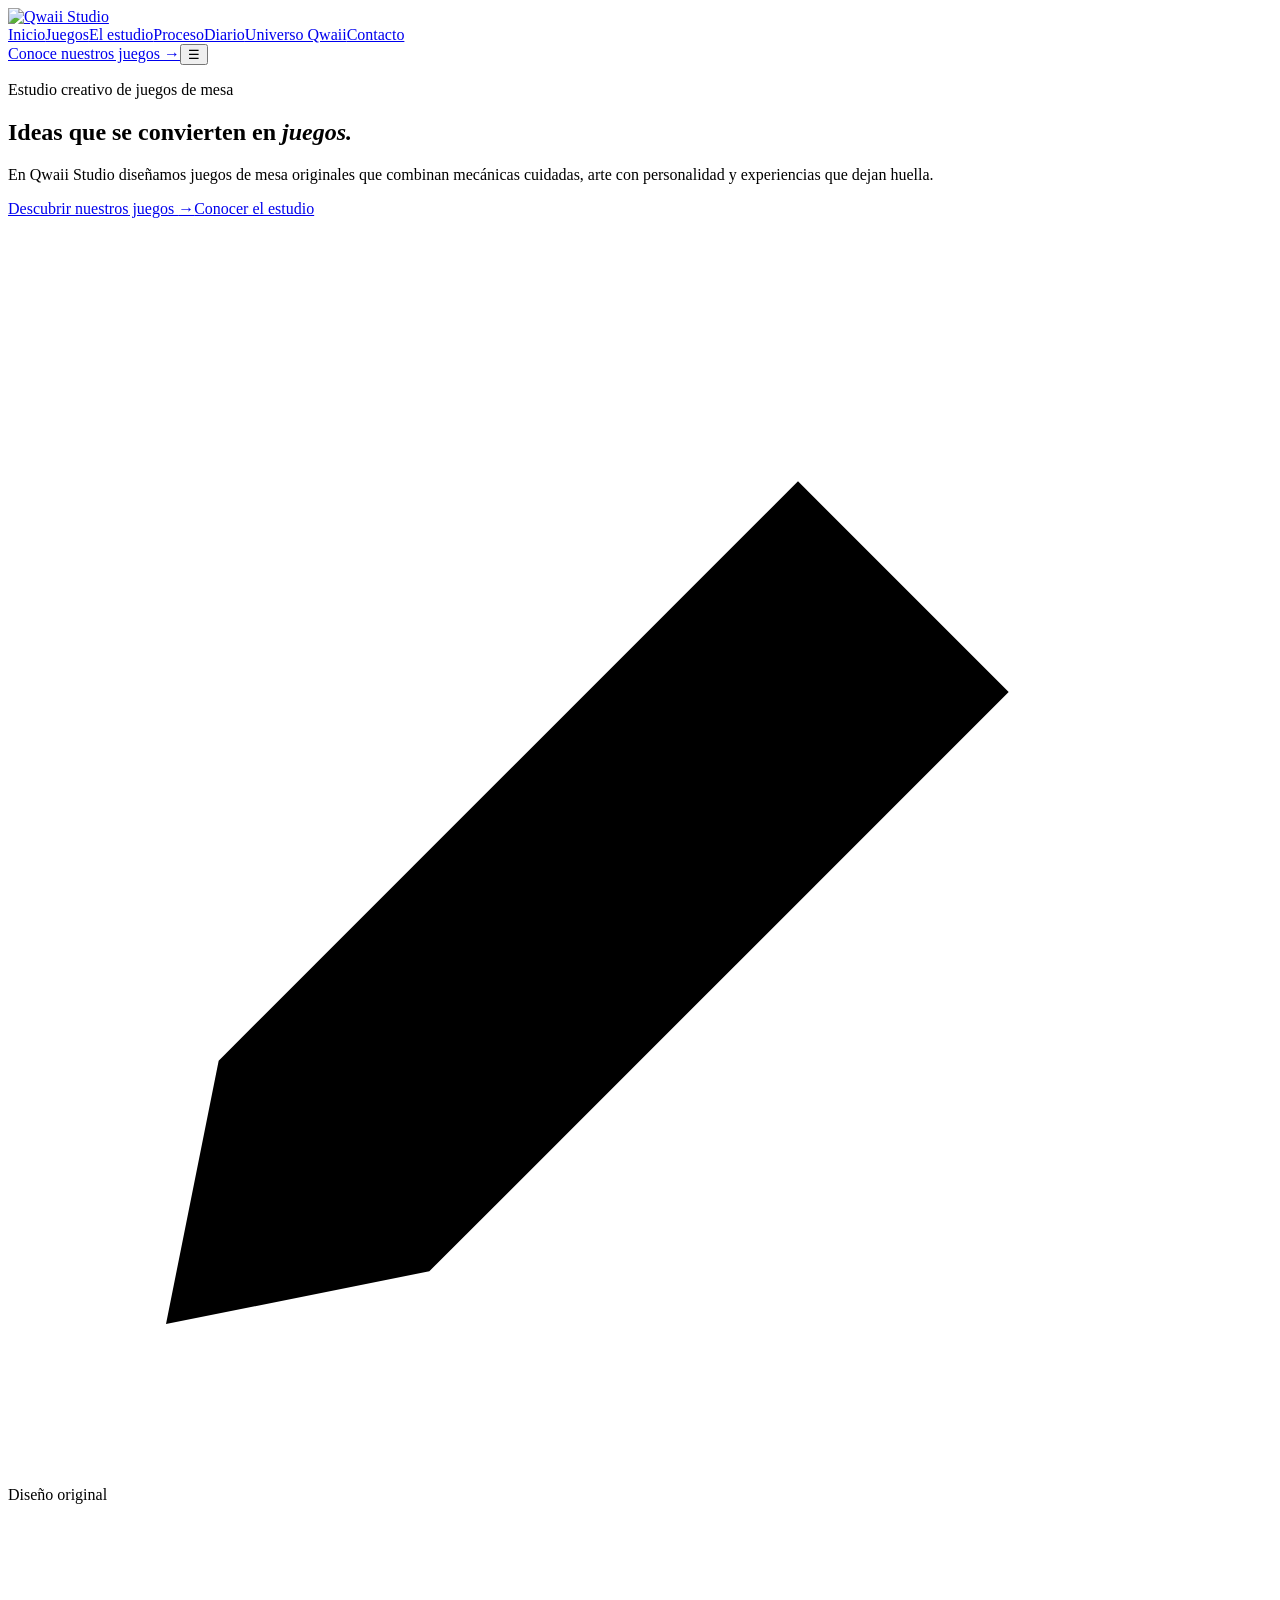
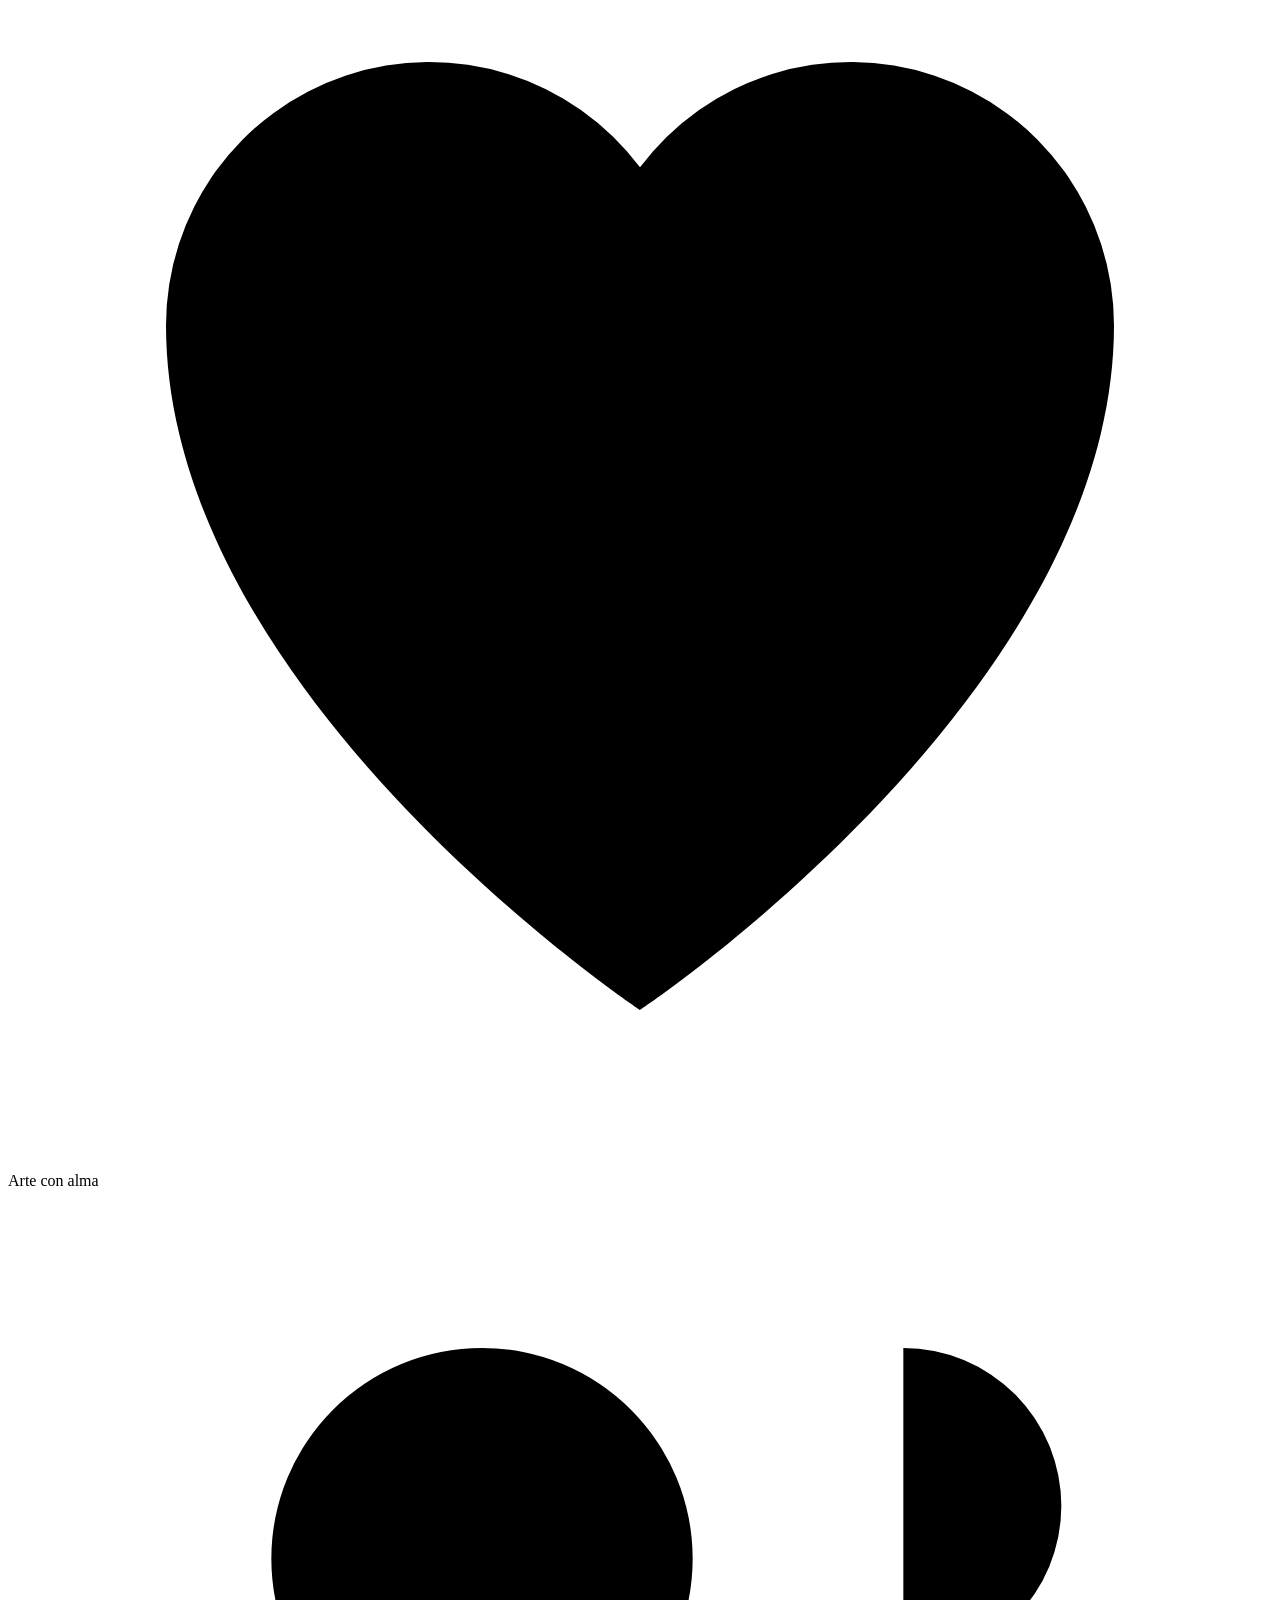
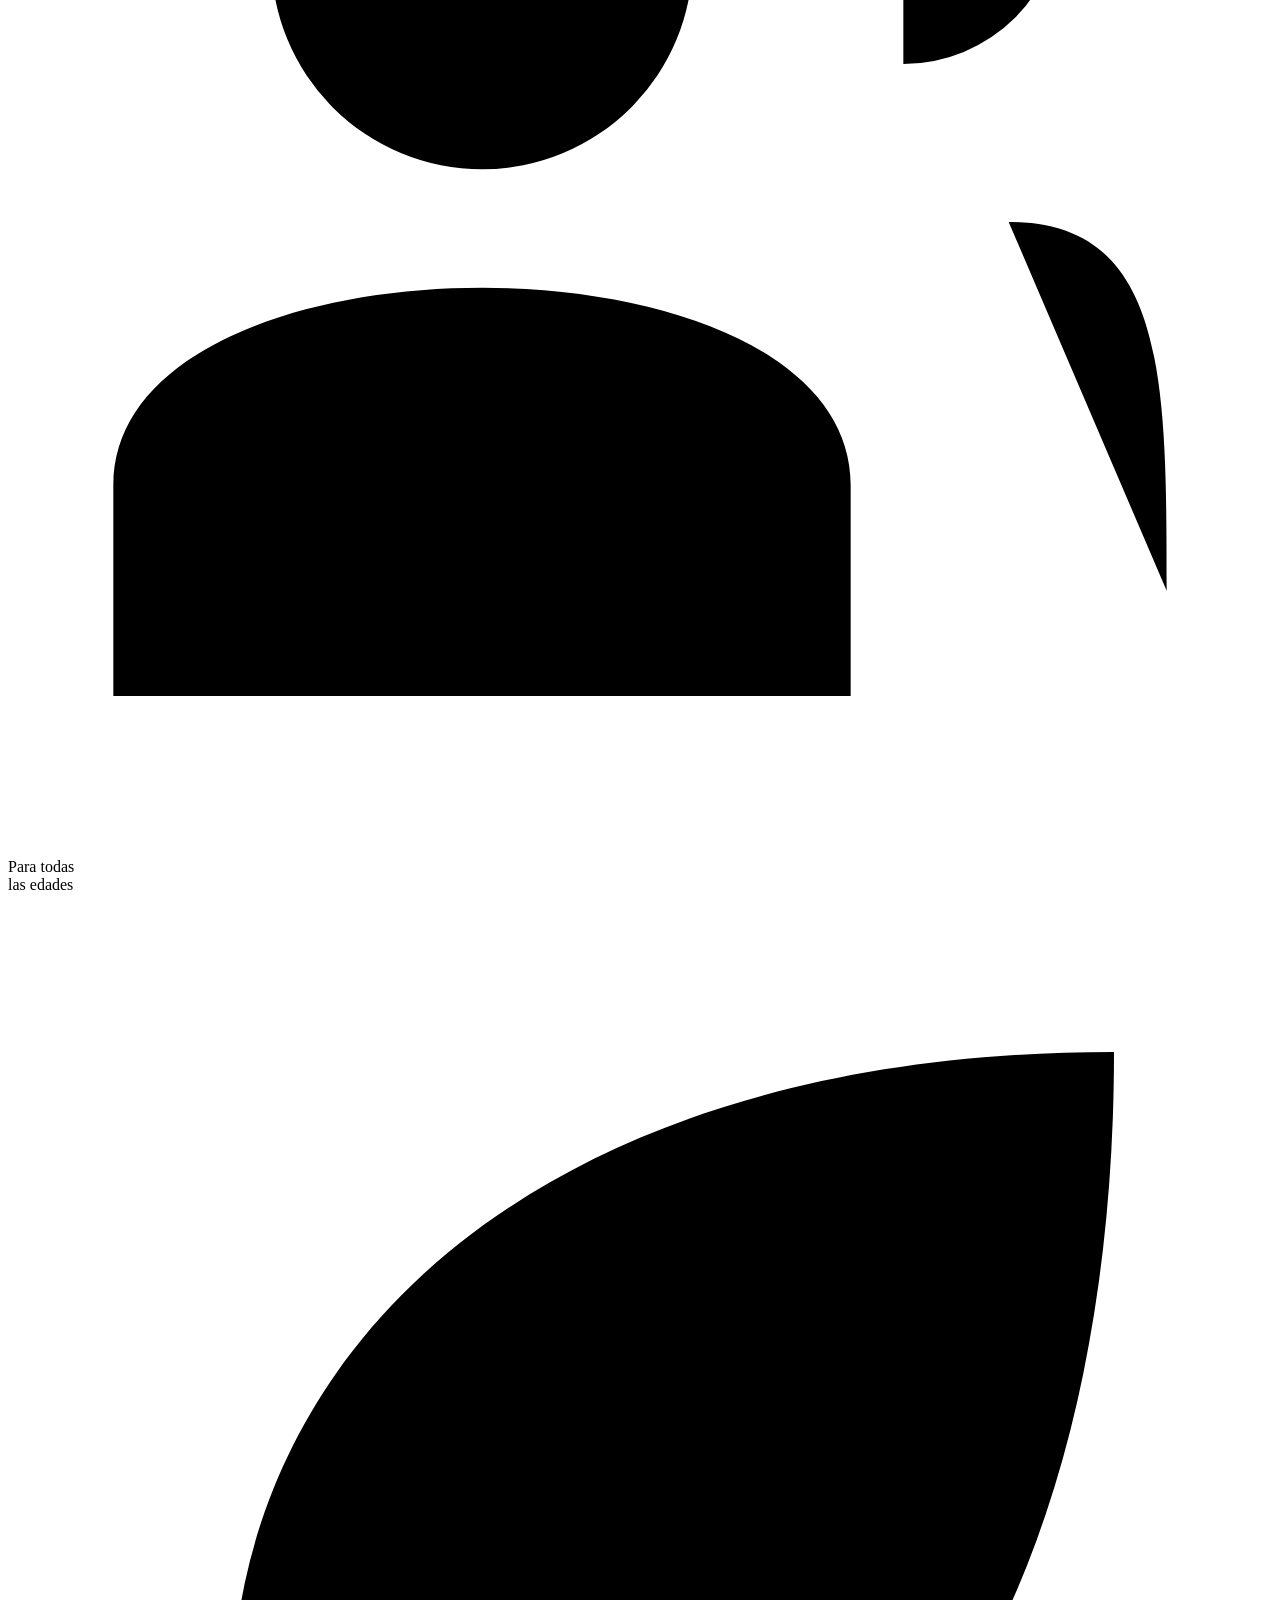
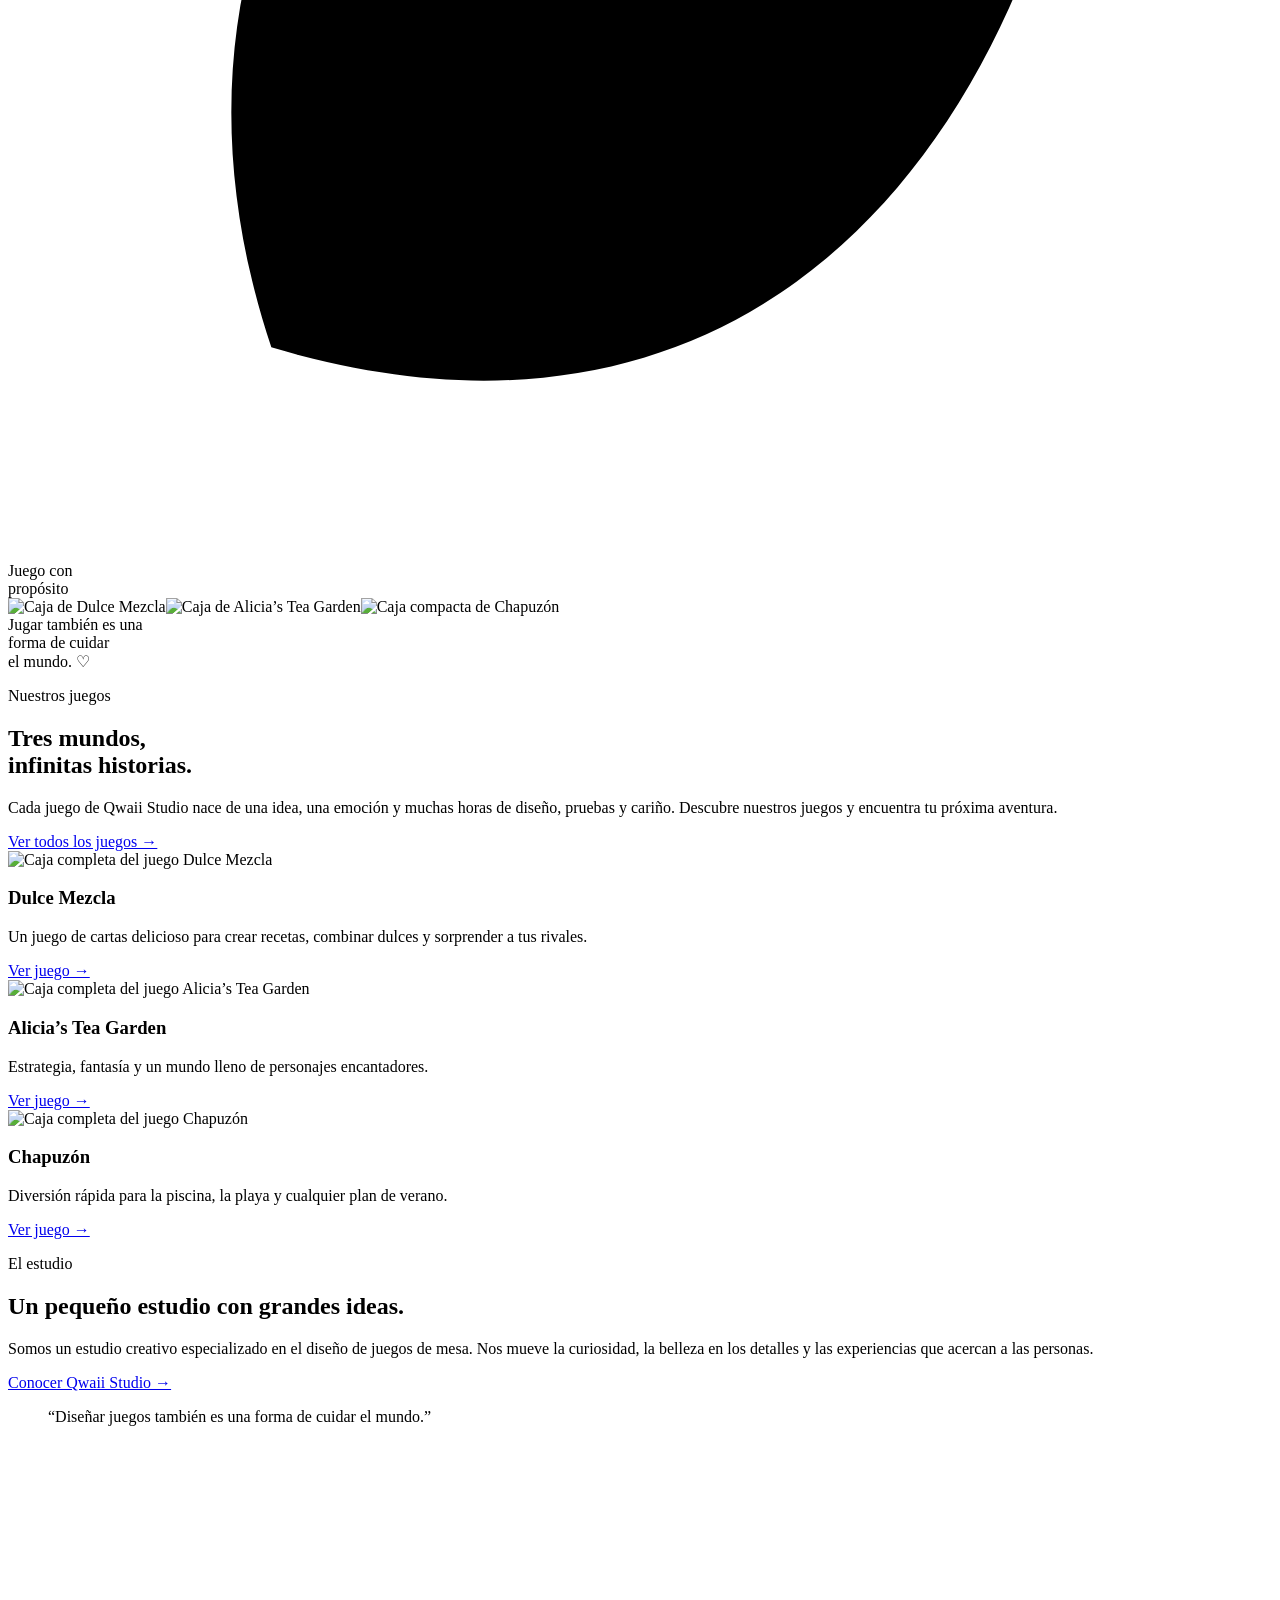
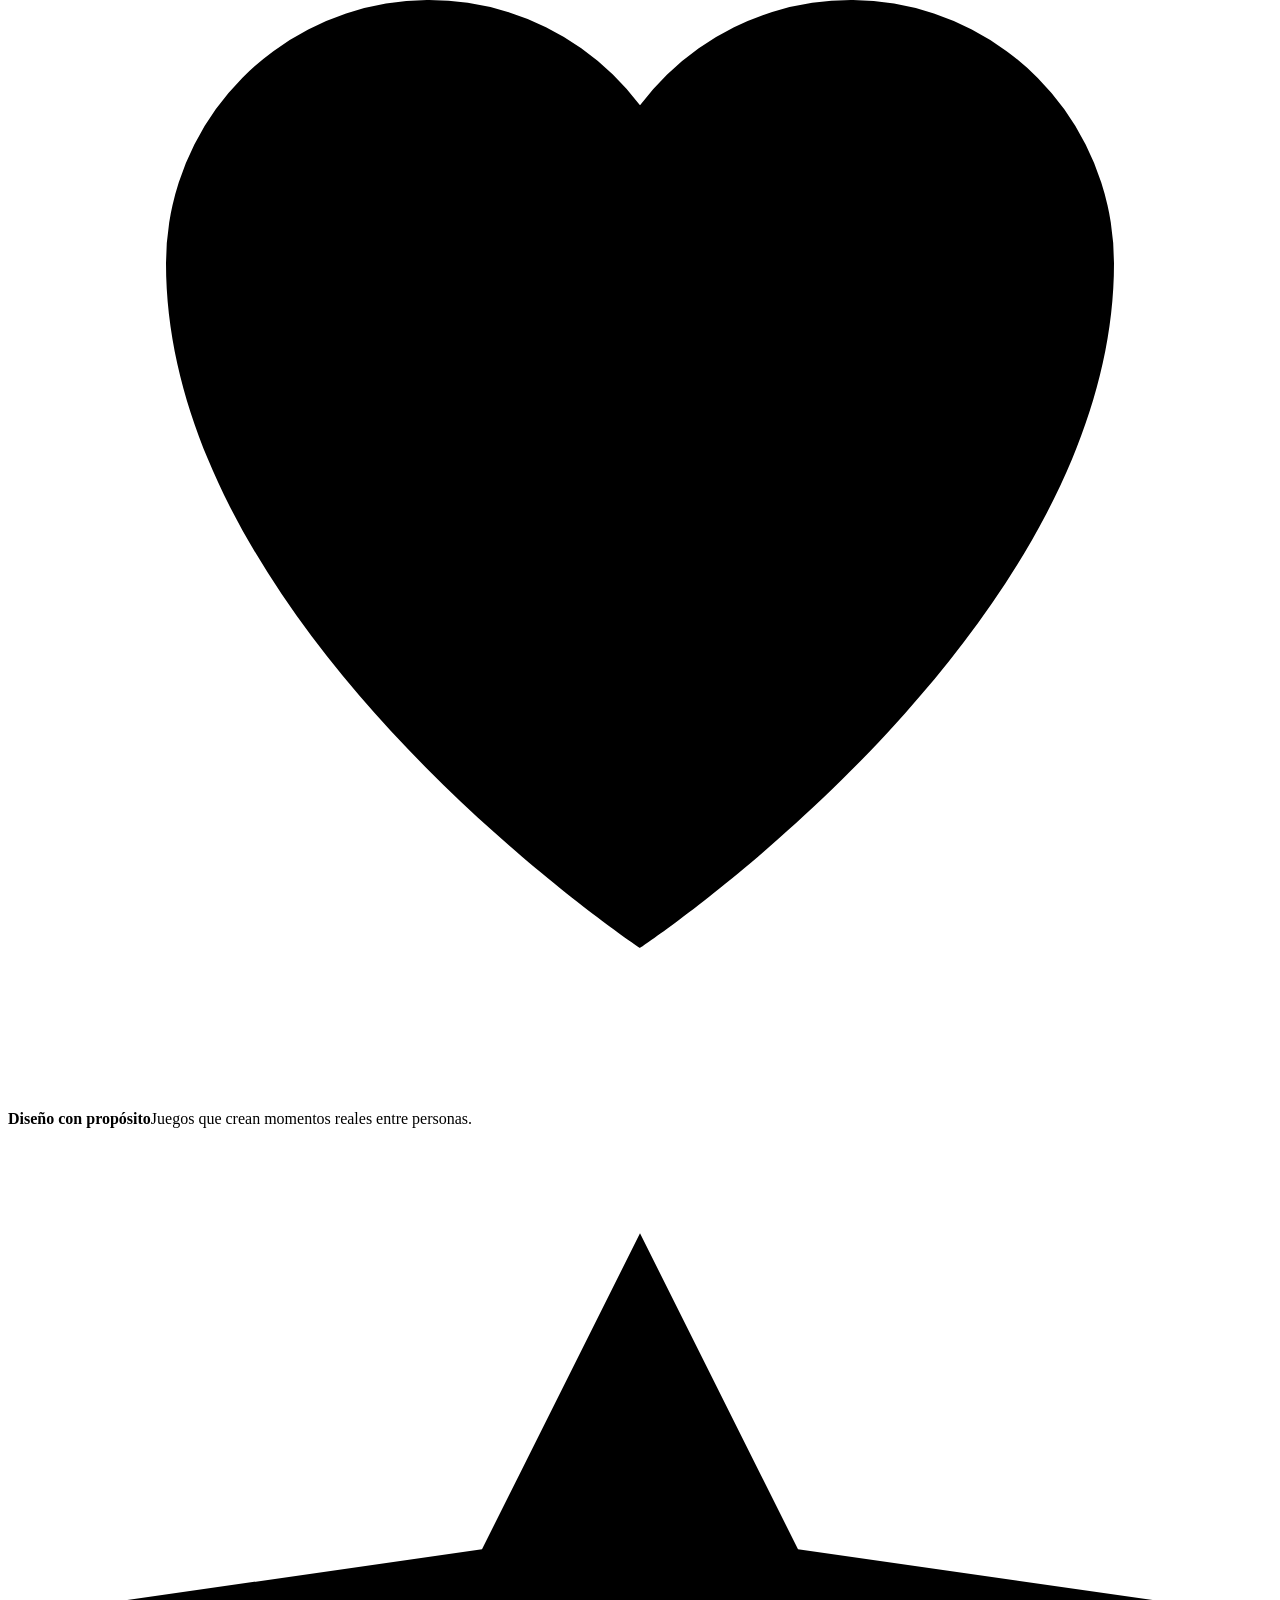
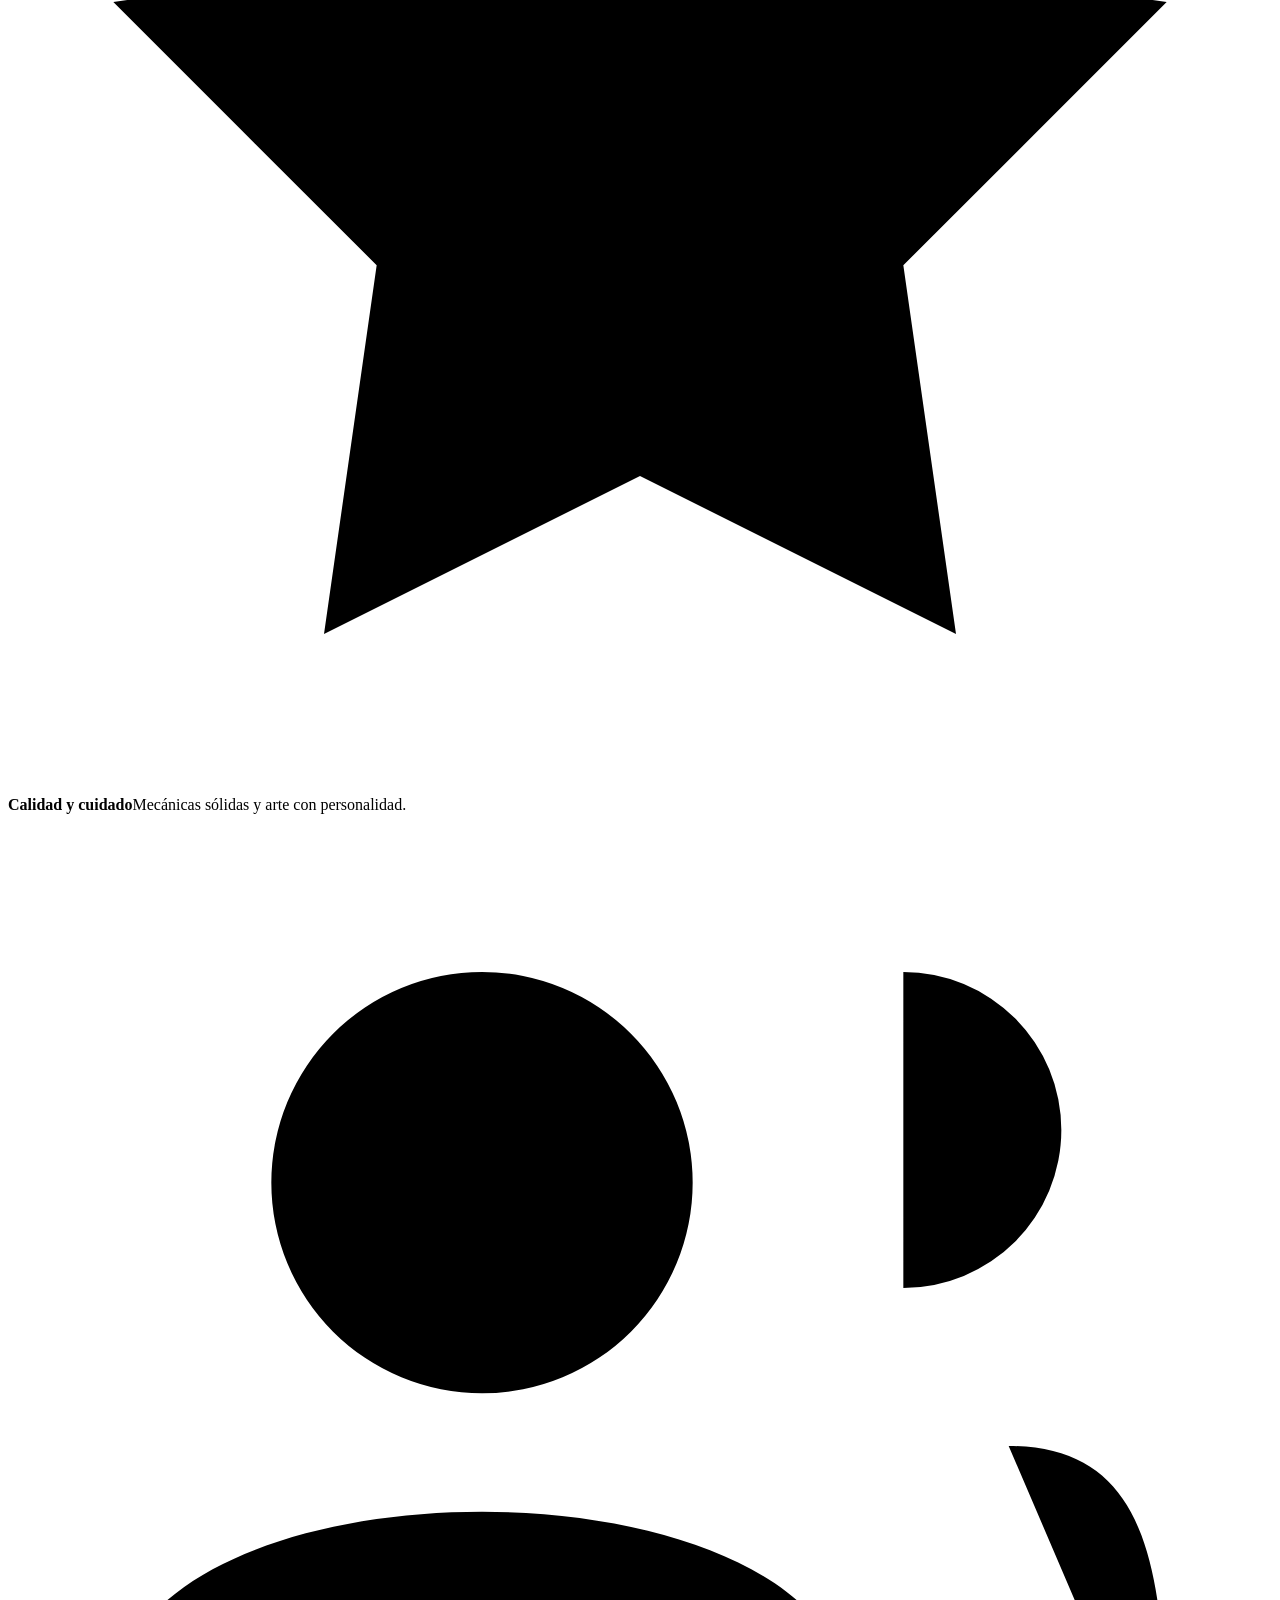
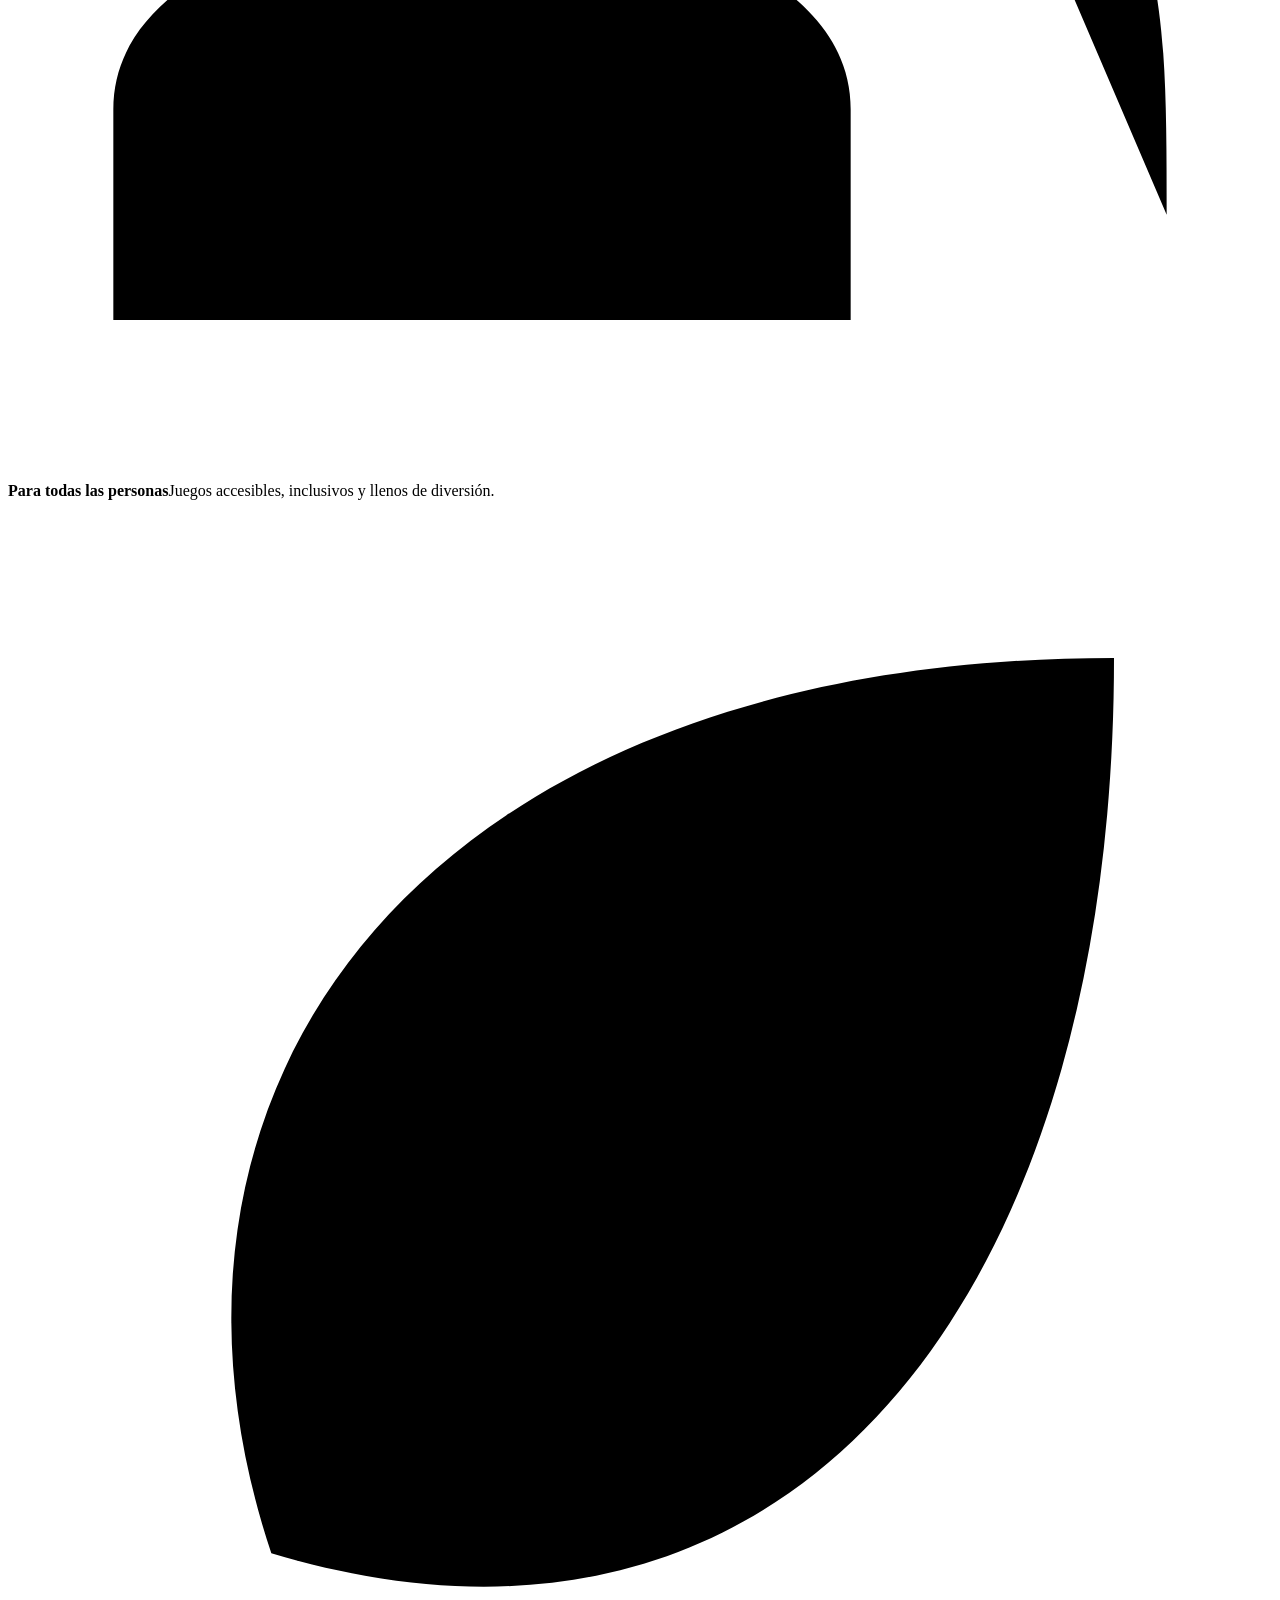
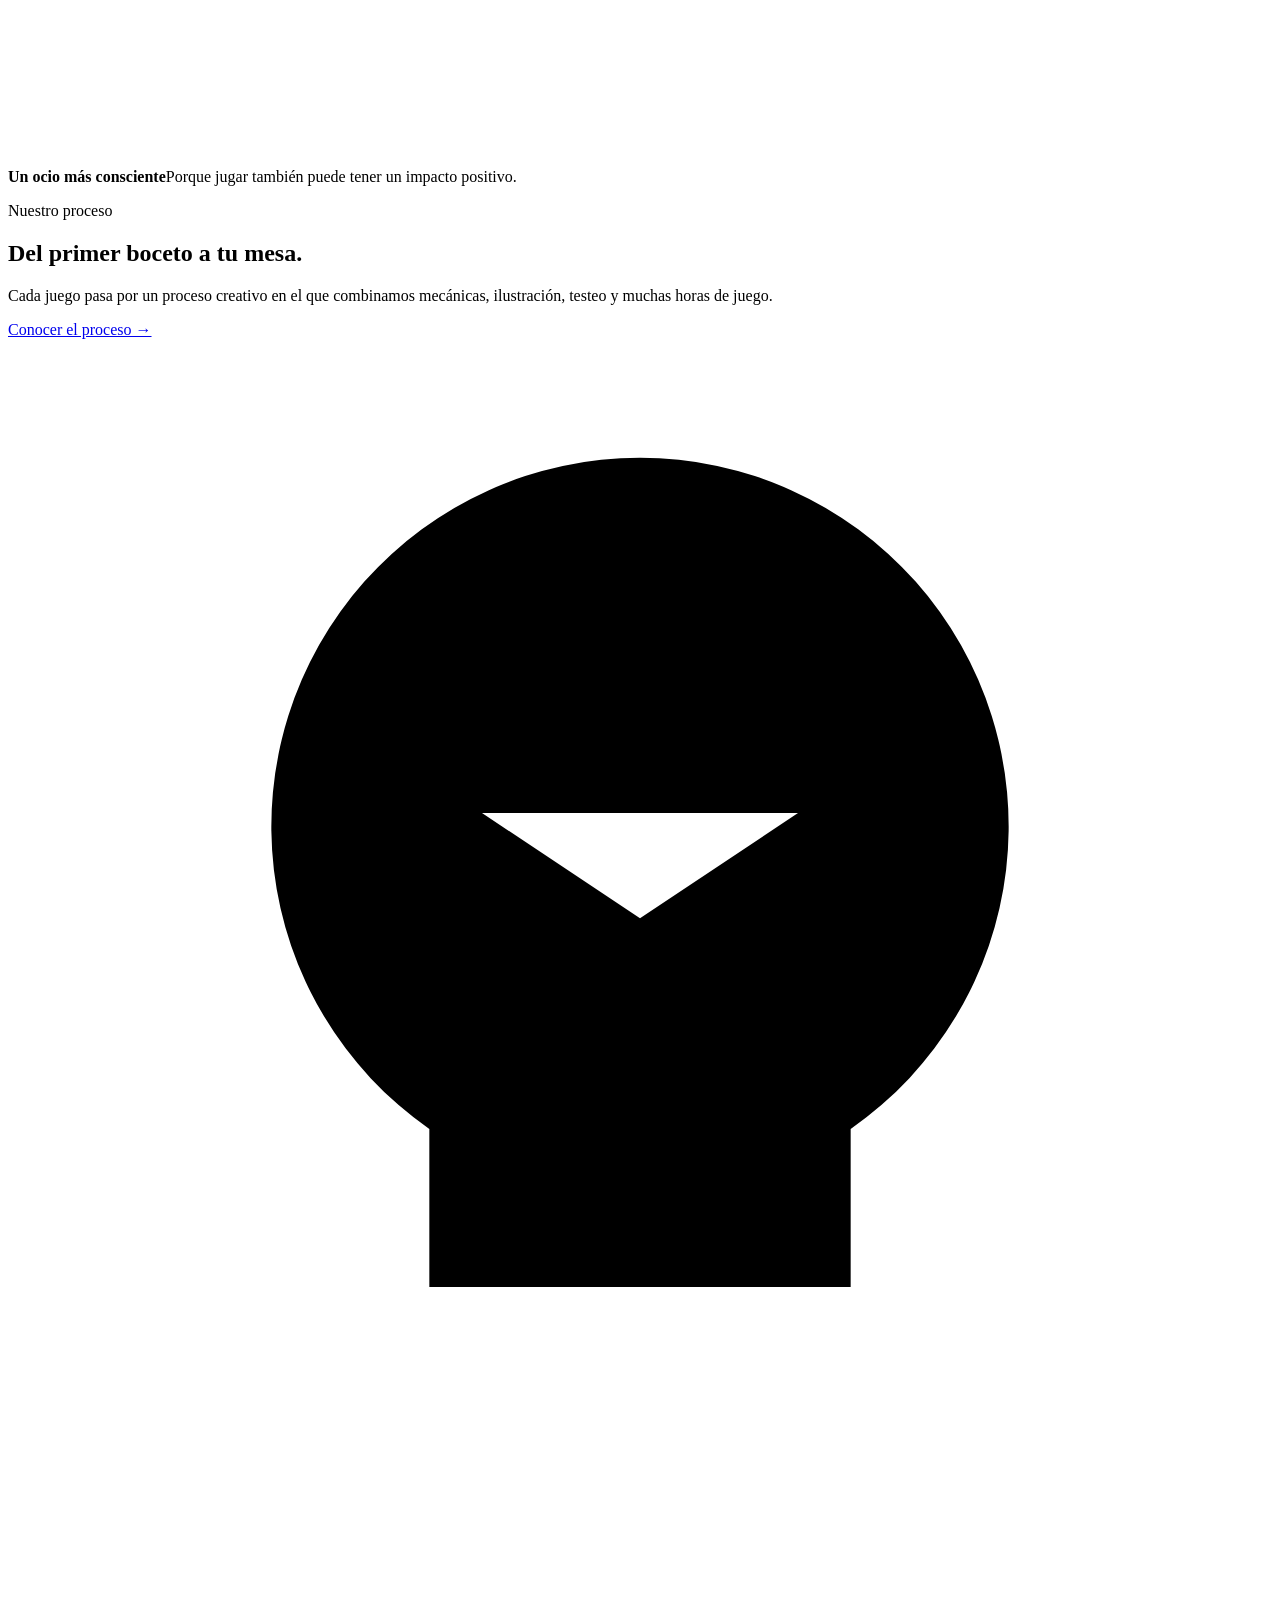
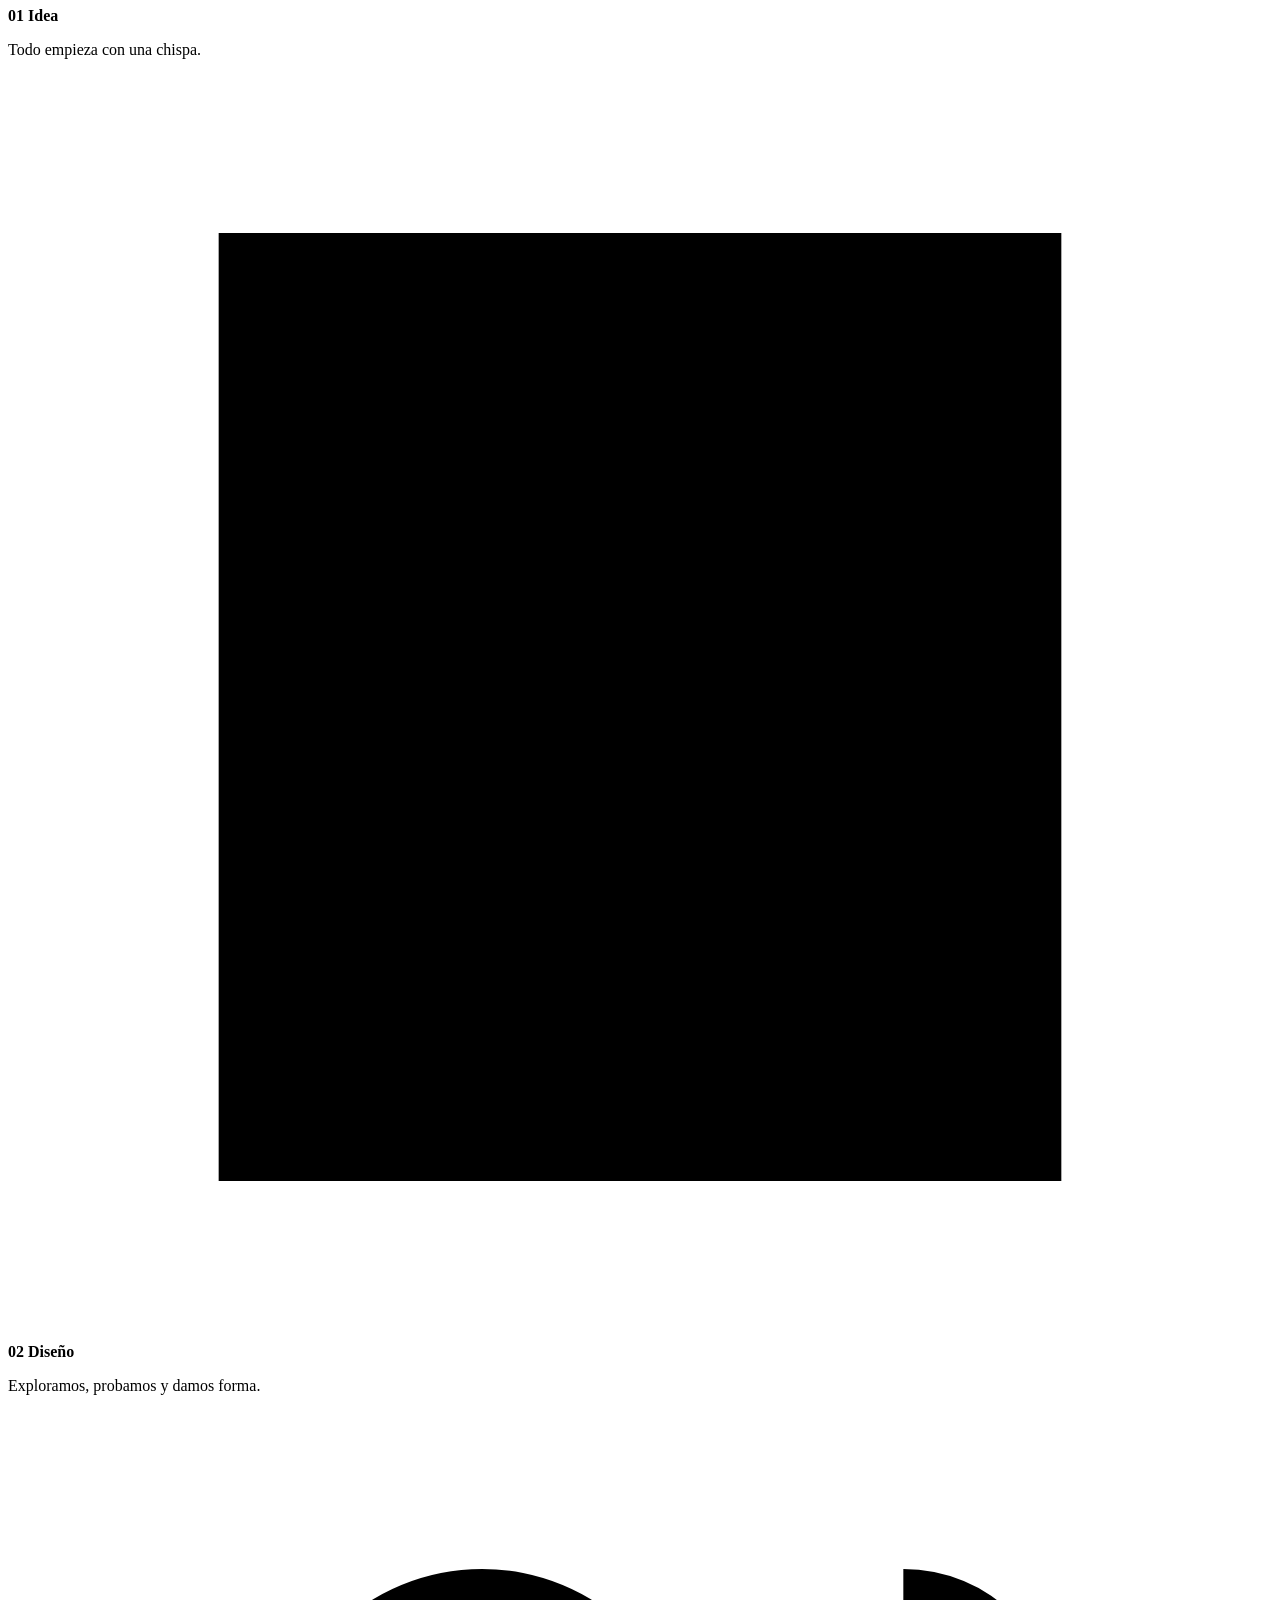
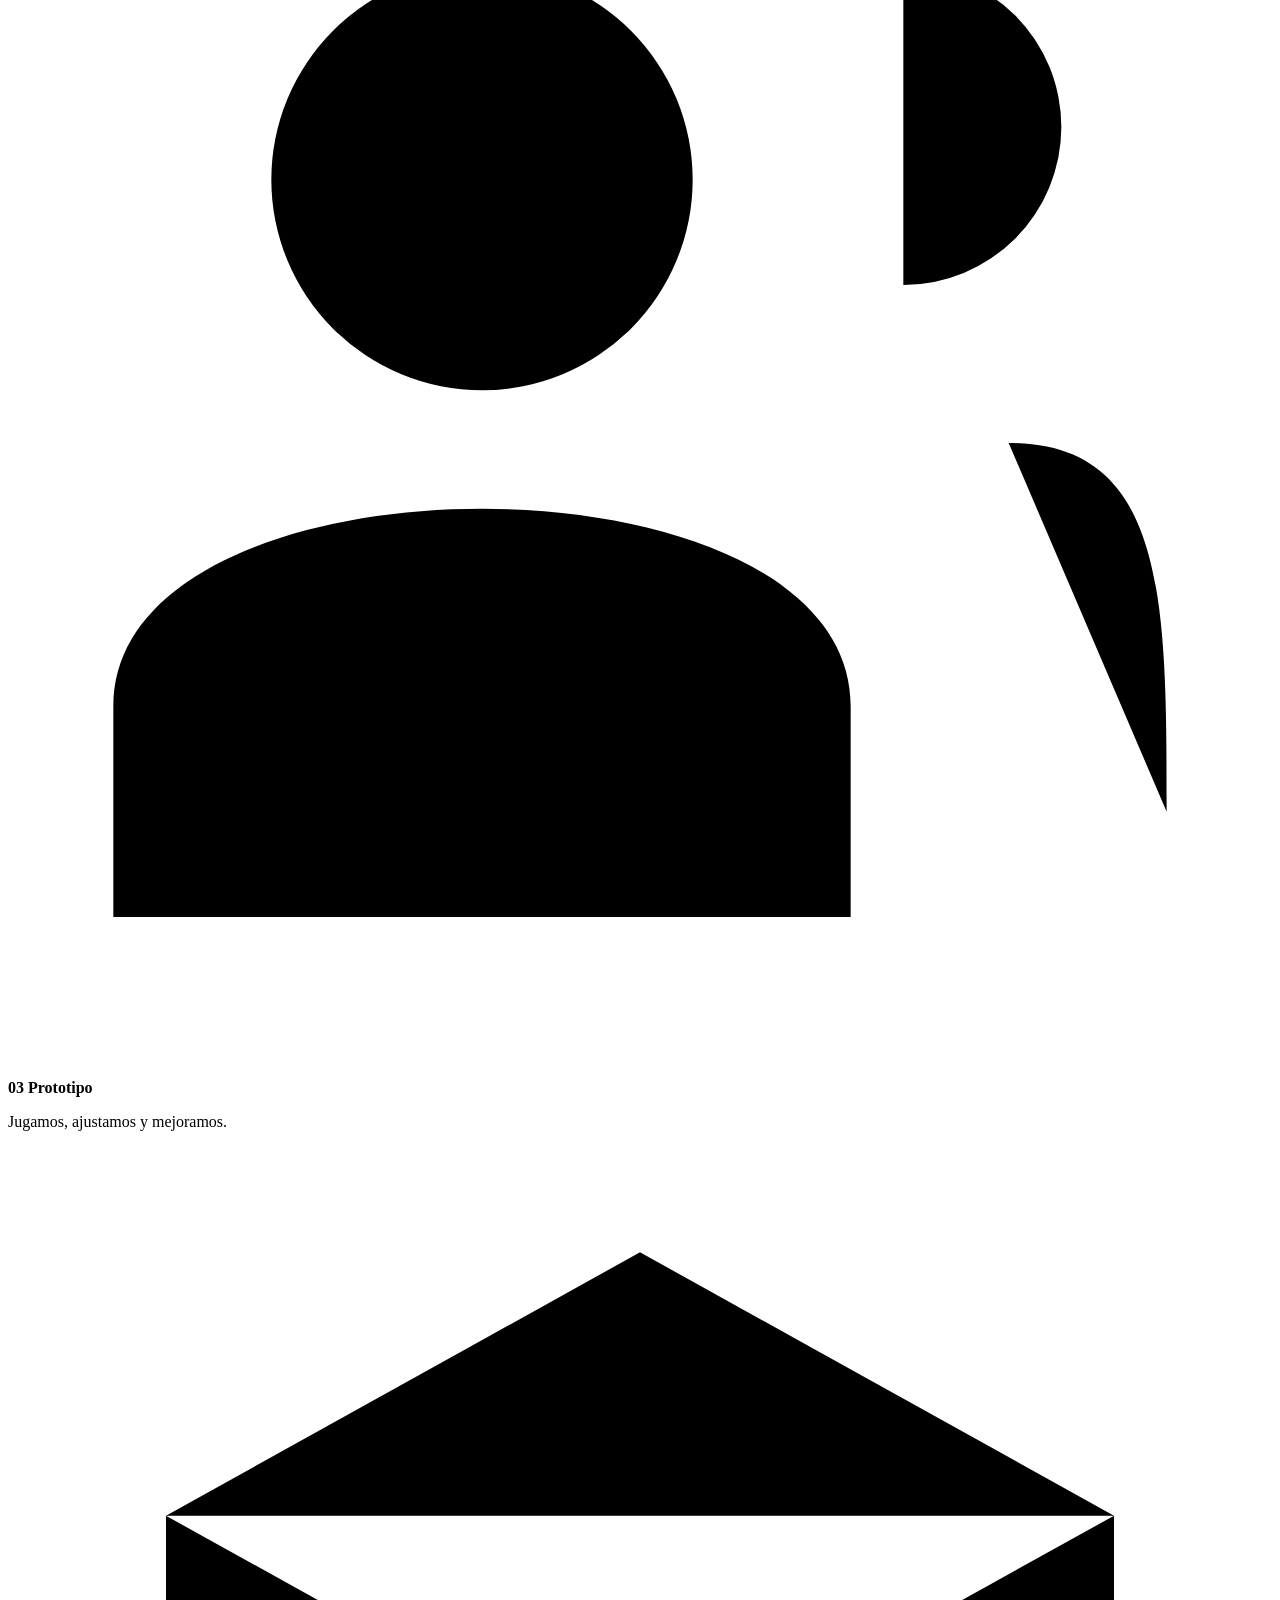
==== commit 90d82580: "Link Qwaii Studio to published Play and Cozy sites" ====
--- a/public/index.html
+++ b/public/index.html
@@ -6,12 +6,12 @@
   <meta name="description" content="Qwaii Studio diseña juegos de mesa originales con mecánicas cuidadas, arte con personalidad y experiencias que dejan huella.">
   <meta name="robots" content="index, follow"><meta name="theme-color" content="#fff9f2">
   <link rel="preload" href="/assets/images/studio-hero-background.webp" as="image" fetchpriority="high">
-  <link rel="stylesheet" href="/assets/styles.css?v=20260910d">
+  <link rel="stylesheet" href="/assets/styles.css?v=20260925a">
 </head>
 <body>
   <header class="site-header"><div class="container nav">
     <a class="brand" href="#inicio" aria-label="Qwaii Studio, inicio"><img src="/assets/images/qwaii-studio-logo.webp" alt="Qwaii Studio" width="1774" height="887"></a>
-    <nav class="nav-links" aria-label="Navegación principal"><a class="active" href="#inicio">Inicio</a><a href="#juegos">Juegos</a><a href="#estudio">El estudio</a><a href="#proceso">Proceso</a><a href="#diario" data-dialog="diario">Diario</a><a href="#contacto">Contacto</a></nav>
+    <nav class="nav-links" aria-label="Navegación principal"><a class="active" href="#inicio">Inicio</a><a href="#juegos">Juegos</a><a href="#estudio">El estudio</a><a href="#proceso">Proceso</a><a href="#diario" data-dialog="diario">Diario</a><a href="#universo">Universo Qwaii</a><a href="#contacto">Contacto</a></nav>
     <a class="button nav-cta" href="#juegos">Conoce nuestros juegos <span>→</span></a><button class="menu-toggle" type="button" aria-expanded="false" aria-label="Abrir menú">☰</button>
   </div></header>
   <main>
@@ -42,9 +42,16 @@
       <div class="process-copy reveal"><p class="eyebrow">Nuestro proceso</p><h2>Del primer boceto a tu mesa.</h2><p>Cada juego pasa por un proceso creativo en el que combinamos mecánicas, ilustración, testeo y muchas horas de juego.</p><a class="button outline" href="#pasos">Conocer el proceso →</a></div>
       <div class="steps" id="pasos"><article class="step reveal"><i><svg class="icon" viewBox="0 0 24 24" aria-hidden="true"><path d="M8 18h8M9 21h6M8 15a7 7 0 1 1 8 0v3H8v-3ZM12 18v-7M9 9l3 2 3-2"/></svg></i><strong>01 Idea</strong><p>Todo empieza con una chispa.</p></article><article class="step reveal"><i><svg class="icon" viewBox="0 0 24 24" aria-hidden="true"><path d="M4 3h16v18H4V3ZM2 6h4M2 11h4M2 17h4M9 8h7M9 12h7M9 16h4"/></svg></i><strong>02 Diseño</strong><p>Exploramos, probamos y damos forma.</p></article><article class="step reveal"><i><svg class="icon" viewBox="0 0 24 24" aria-hidden="true"><path d="M16 21H2v-4c0-5 14-5 14 0v4ZM19 12c3 0 3 3 3 7M9 3a4 4 0 1 0 0 8 4 4 0 0 0 0-8ZM17 3a3 3 0 0 1 0 6"/></svg></i><strong>03 Prototipo</strong><p>Jugamos, ajustamos y mejoramos.</p></article><article class="step reveal"><i><svg class="icon" viewBox="0 0 24 24" aria-hidden="true"><path d="m12 2 9 5v10l-9 5-9-5V7l9-5ZM3 7l9 5 9-5M12 12v10M7 13v1M17 13v1M17 17v1M12 6v1"/></svg></i><strong>04 Juego</strong><p>Listo para compartir nuevas historias.</p></article></div>
     </div></section>
+    <section class="universe-section" id="universo" aria-labelledby="universo-title"><div class="container">
+      <div class="universe-heading"><p class="eyebrow">Un mismo universo</p><h2 id="universo-title">Explora Qwaii</h2><p>Cada rincón tiene una forma distinta de disfrutar de los juegos y las historias.</p></div>
+      <nav class="universe-grid" aria-label="Otros rincones de Qwaii">
+        <a class="universe-card play" href="https://puntuador-juegos-mesa.nuria-spena.chatgpt.site/"><strong>Qwaii Play</strong><span>Puntúa tus partidas y disfruta del juego.</span><span class="universe-action">Ir a Play ↗</span></a>
+        <a class="universe-card cozy" href="https://qwaii-cozy.nuria-spena.chatgpt.site/"><strong>Qwaii Cozy</strong><span>Historias y lecturas para quedarte un rato.</span><span class="universe-action">Ir a Cozy ↗</span></a>
+      </nav>
+    </div></section>
     <section class="closing"><div class="container"><blockquote>“Más juegos. Más historias.<br>Un mundo más bonito.”<cite>Qwaii Studio</cite><span class="heart" aria-hidden="true">♡</span></blockquote></div></section>
   </main>
-  <footer id="contacto"><div class="container"><div class="footer-main"><div class="footer-brand"><img loading="lazy" src="/assets/images/qwaii-studio-logo.webp" alt="Qwaii Studio"><p>Diseñamos juegos.<br>Creamos experiencias.</p></div><nav aria-label="Navegación del pie"><a href="#inicio">Inicio</a><a href="#juegos">Juegos</a><a href="#estudio">El estudio</a><a href="#proceso">Proceso</a><a href="#diario">Diario</a></nav><div class="socials"><a href="mailto:hola@qwaiistudio.com" aria-label="Escribir a Qwaii Studio">Contacto ↗</a></div></div><div class="legal">© 2026 Qwaii Studio. Todos los derechos reservados.</div></div><p class="contact-line"><a href="mailto:hola@qwaiistudio.com">hola@qwaiistudio.com</a></p></footer>
+  <footer id="contacto"><div class="container"><div class="footer-main"><div class="footer-brand"><img loading="lazy" src="/assets/images/qwaii-studio-logo.webp" alt="Qwaii Studio"><p>Diseñamos juegos.<br>Creamos experiencias.</p></div><nav aria-label="Navegación del pie"><a href="#inicio">Inicio</a><a href="#juegos">Juegos</a><a href="#estudio">El estudio</a><a href="#proceso">Proceso</a><a href="#diario">Diario</a><a href="#universo">Universo Qwaii</a></nav><div class="socials"><a href="mailto:hola@qwaiistudio.com" aria-label="Escribir a Qwaii Studio">Contacto ↗</a></div></div><div class="legal">© 2026 Qwaii Studio. Todos los derechos reservados.</div></div><p class="contact-line"><a href="mailto:hola@qwaiistudio.com">hola@qwaiistudio.com</a></p></footer>
   <dialog id="detail-dialog" aria-labelledby="dialog-title"><button class="dialog-close" type="button" aria-label="Cerrar">×</button><div id="dialog-content"></div></dialog>
   <script src="/assets/site.js?v=20260910b" defer></script>
 </body>
